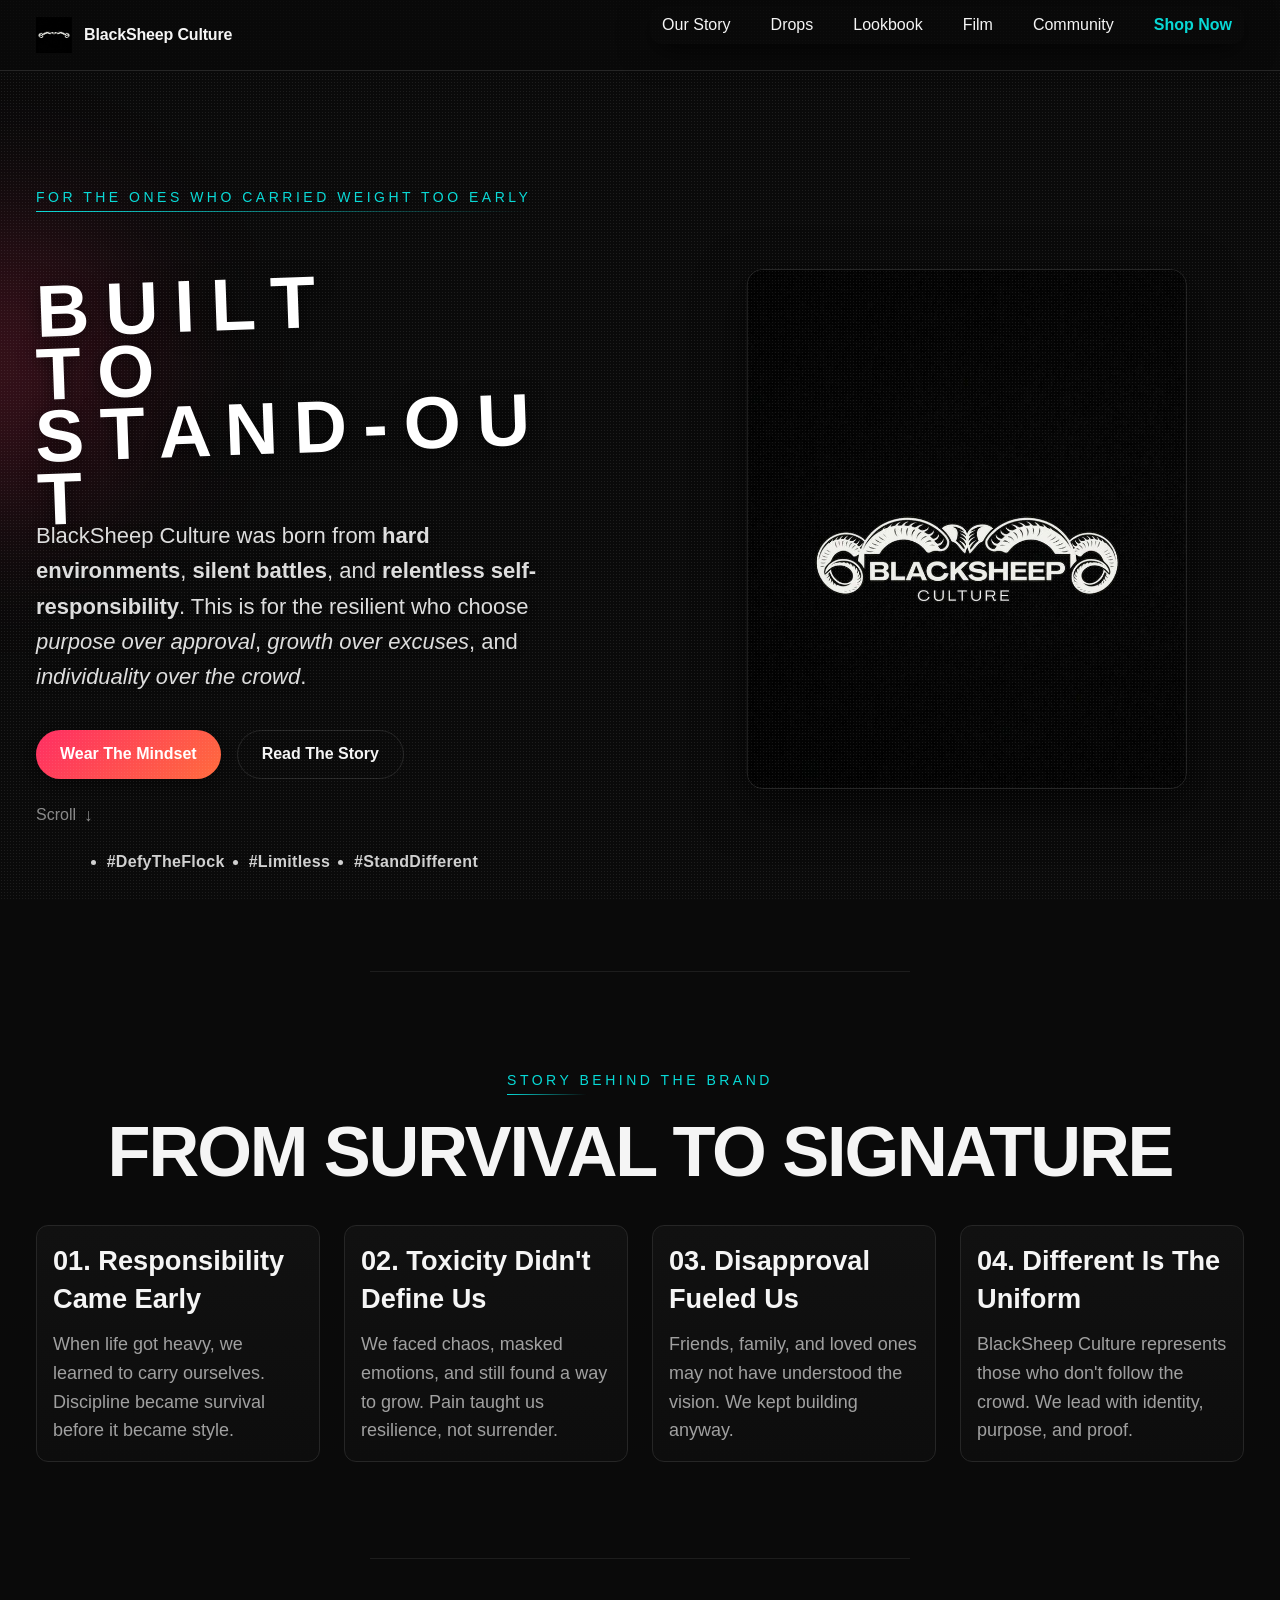
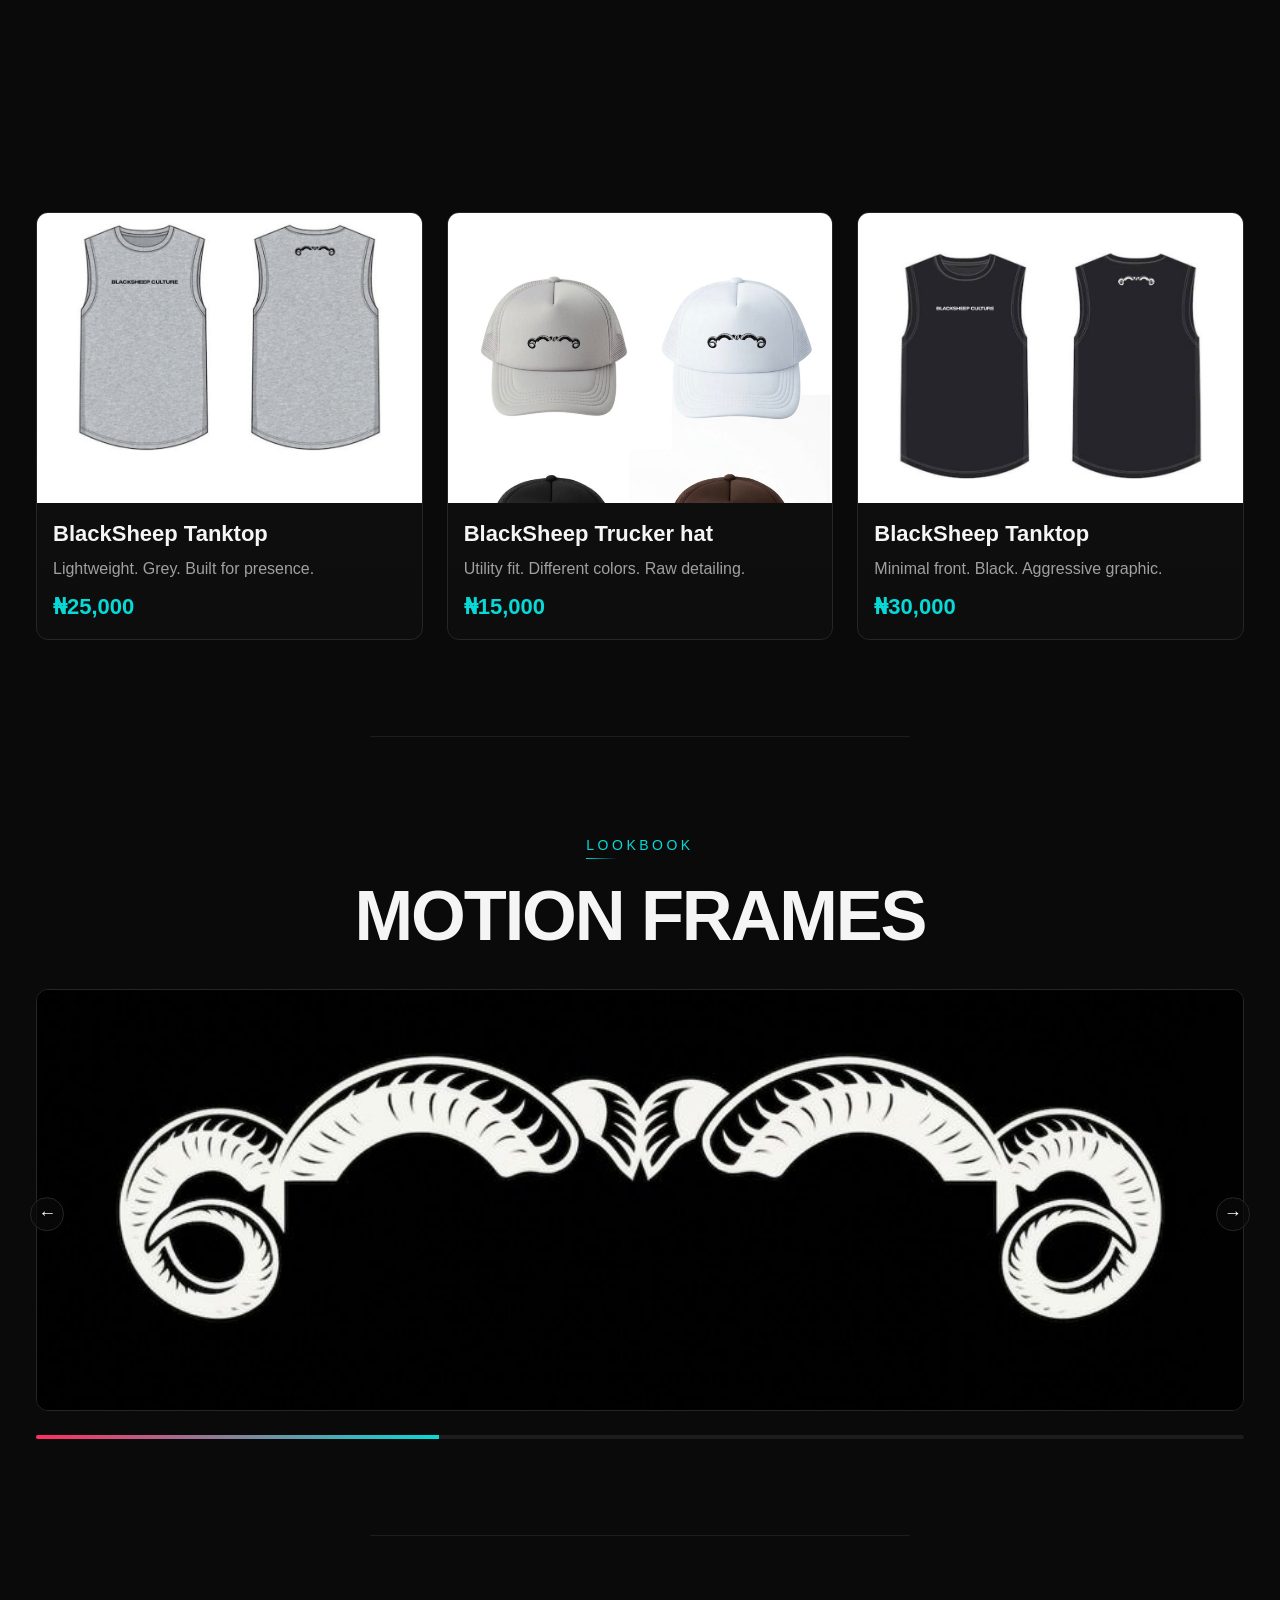
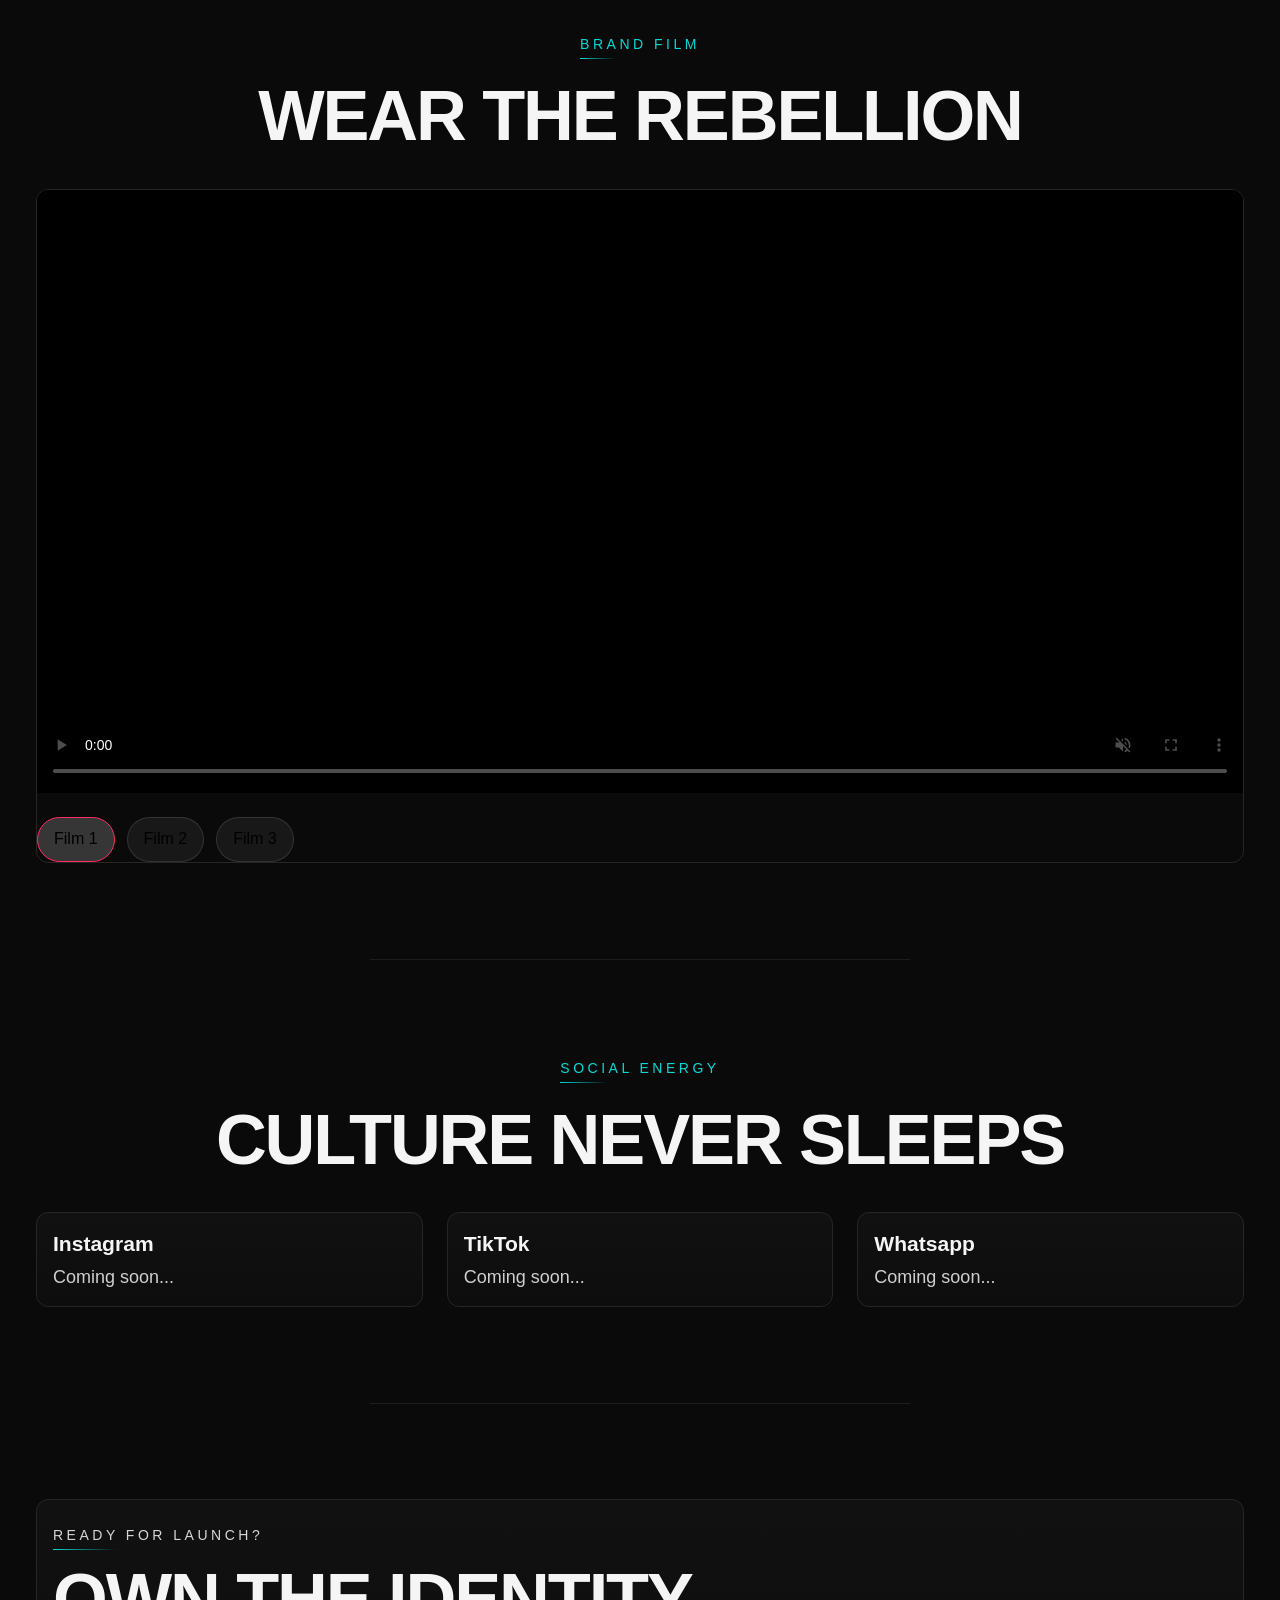
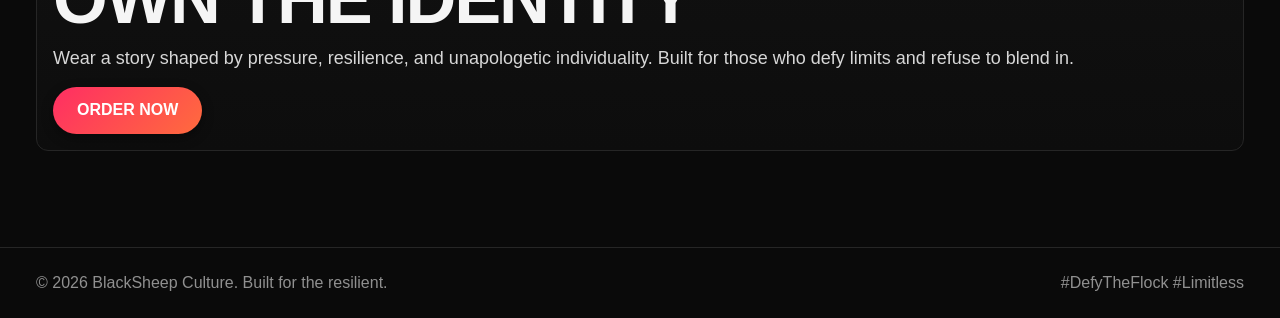
==== index.html @ 1e584d46 "Initial commit: BlackSheep Culture website" ====
<!DOCTYPE html>
<html lang="en">
<head>
  <meta charset="UTF-8" />
  <meta name="viewport" content="width=device-width, initial-scale=1.0" />
  <title>BlackSheep Culture</title>
  <meta name="description" content="BlackSheep Culture — rebellious streetwear for the resilient. Defy the flock. Live limitless." />
  <meta name="keywords" content="streetwear, BlackSheep Culture, resilient fashion, defy the flock, limitless" />
  <meta name="author" content="BlackSheep Culture" />
  <link rel="canonical" href="https://blacksheepculture.com/" />
  <link rel="icon" href="images/logo.png" type="image/png" />

  <meta http-equiv="Content-Security-Policy" content="default-src 'self'; script-src 'self' 'unsafe-inline'; style-src 'self' 'unsafe-inline' https://fonts.googleapis.com; font-src 'self' https://fonts.gstatic.com; img-src 'self' https: data:; connect-src 'self';" />
  <link rel="preconnect" href="https://fonts.googleapis.com" />
  <link rel="preconnect" href="https://fonts.gstatic.com" crossorigin />
  <link href="https://fonts.googleapis.com/css2?family=Anton&family=Inter:wght@400;500;700;800&display=swap" rel="stylesheet" />
  <link rel="stylesheet" href="css/style.css" />
</head>
<body>
  <div class="noise-overlay" aria-hidden="true"></div>
    <header class="site-header">
      <div class="brand">
        <img src="images/logo.png" alt="BlackSheep Culture Logo" class="brand-logo" />
        <span class="brand-name">BlackSheep Culture</span>
      </div>
      <button class="menu-toggle" id="menuToggle" aria-label="Toggle menu" aria-expanded="false" aria-controls="siteNav">☰</button>
      <nav class="site-nav" id="siteNav" aria-label="Main navigation">
        <a href="#story">Our Story</a>
        <a href="#drop">Drops</a>
        <a href="#lookbook">Lookbook</a>
        <a href="#video">Film</a>
        <a href="#social">Community</a>
        <a href="#shop" class="nav-cta">Shop Now</a>
      </nav>
    </header>

  <main>
    <section class="hero" id="hero" data-animate>
      <div class="hero-bg-glow" aria-hidden="true"></div>
      <div class="hero-content">
        <p class="eyebrow">FOR THE ONES WHO CARRIED WEIGHT TOO EARLY</p>
        <h1 class="hero-title">
          <span>B U I L T</span>
          <span>T O</span>
          <span>S T A N D - O U T</span>
        </h1>
        <p class="hero-copy">
          BlackSheep Culture was born from <strong>hard environments</strong>, <strong>silent battles</strong>, and <strong>relentless self-responsibility</strong>. This is for the resilient who choose <em>purpose over approval</em>, <em>growth over excuses</em>, and <em>individuality over the crowd</em>.
        </p>
        <div class="hero-actions">
          <a href="#shop" class="btn btn-primary" data-hover>Wear The Mindset</a>
          <a href="#story" class="btn btn-ghost" data-hover>Read The Story</a>
        </div>
        <div class="scroll-hint" aria-hidden="true">
          <span>Scroll</span>
          <span class="scroll-arrow">↓</span>
        </div>
        <ul class="tagline-wrap">
          <li>#DefyTheFlock</li>
          <li>#Limitless</li>
          <li>#StandDifferent</li>
        </ul>
      </div>
      <div class="hero-visual" style="transform: translateX(5%);">
        <div class="ring ring-1" aria-hidden="true"></div>
        <div class="ring ring-2" aria-hidden="true" style="transform: rotate(15deg);"></div>
        <div class="ring ring-3" aria-hidden="true" style="transform: rotate(-10deg);"></div>
        <img src="images/hero.jpg" alt="Streetwear model in dramatic lighting" loading="eager" data-tilt />
      </div>
    </section>

    <section class="story section" id="story">
      <div class="section-head" data-animate>
        <p class="eyebrow">STORY BEHIND THE BRAND</p>
        <h2>From Survival to Signature</h2>
      </div>
      <div class="story-timeline">
        <article class="story-card reveal" data-animate>
          <h3><span class="step-number">01.</span> Responsibility Came Early</h3>
          <p>When life got heavy, we learned to carry ourselves. Discipline became survival before it became style.</p>
        </article>
        <article class="story-card reveal" data-animate>
          <h3><span class="step-number">02.</span> Toxicity Didn't Define Us</h3>
          <p>We faced chaos, masked emotions, and still found a way to grow. Pain taught us resilience, not surrender.</p>
        </article>
        <article class="story-card reveal" data-animate>
          <h3><span class="step-number">03.</span> Disapproval Fueled Us</h3>
          <p>Friends, family, and loved ones may not have understood the vision. We kept building anyway.</p>
        </article>
        <article class="story-card reveal" data-animate>
          <h3><span class="step-number">04.</span> Different Is The Uniform</h3>
          <p>BlackSheep Culture represents those who don't follow the crowd. We lead with identity, purpose, and proof.</p>
        </article>
      </div>
    </section>

    <section class="drop section" id="drop">
      <div class="section-head" data-animate>
        <p class="eyebrow">PRODUCTS</p>
        <h2>Featured Drop</h2>
      </div>
      <div class="product-grid">
        <article class="product-card reveal" data-animate data-tilt>
          <img src="images/product1.jpg" alt="Oversized hoodie" loading="lazy" />
          <div class="product-info">
            <h3>BlackSheep Tanktop</h3>
            <p>Lightweight. Grey. Built for presence.</p>
            <span>₦25,000</span>
          </div>
        </article>
        <article class="product-card reveal" data-animate data-tilt>
          <img src="images/product2.jpg" alt="Street cargo pants" loading="lazy" />
          <div class="product-info">
            <h3>BlackSheep Trucker hat</h3>
            <p>Utility fit. Different colors. Raw detailing.</p>
            <span>₦15,000</span>
          </div>
        </article>
        <article class="product-card reveal" data-animate data-tilt>
          <img src="images/product3.jpg" alt="Graphic tee with statement print" loading="lazy" />
          <div class="product-info">
            <h3>BlackSheep Tanktop</h3>
            <p>Minimal front. Black. Aggressive graphic.</p>
            <span>₦30,000</span>
          </div>
        </article>
      </div>
    </section>

    <section class="lookbook section" id="lookbook">
      <div class="section-head" data-animate>
        <p class="eyebrow">LOOKBOOK</p>
        <h2>Motion Frames</h2>
      </div>
      <div class="lookbook-slider" data-slider>
        <button class="slider-btn prev" data-prev aria-label="Previous slide">←</button>
        <div class="slides">
          <article class="slide active">
            <img src="images/lookbook1.jpg" alt="Model pose urban rooftop" loading="lazy" />
          </article>
          <article class="slide">
            <img src="images/lookbook2.jpg" alt="Model in alleyway with streetwear" loading="lazy" />
          </article>
          <article class="slide">
            <img src="images/lookbook3.jpg" alt="Street style portrait at night" loading="lazy" />
          </article>
        </div>
        <div class="slider-progress" aria-hidden="true">
          <div class="slider-progress__bar"></div>
        </div>
        <button class="slider-btn next" data-next aria-label="Next slide">→</button>
      </div>
    </section>

    <section class="video section" id="video">
      <div class="section-head" data-animate>
        <p class="eyebrow">BRAND FILM</p>
        <h2>Wear The Rebellion</h2>
      </div>
      <div class="video-wrap reveal" data-animate>
        <div class="video-player">
          <video
            id="brandVideo"
            src="video/brand-film.mp4"
            poster="images/video-poster.jpg"
            controls
            playsinline
            muted
            preload="metadata"
            tabindex="0"
          >
            Your browser does not support the video tag.
          </video>

          <div class="video-playlist" role="tablist">
            <button type="button" class="playlist-item active" data-src="video/brand-film.mp4" data-poster="images/video-poster.jpg" aria-selected="true">Film 1</button>
            <button type="button" class="playlist-item" data-src="video/brand-film-2.mp4" data-poster="images/video-poster-2.jpg" aria-selected="false">Film 2</button>
            <button type="button" class="playlist-item" data-src="video/brand-film-3.mp4" data-poster="images/video-poster-3.jpg" aria-selected="false">Film 3</button>
          </div>
        </div>
      </div>
    </section>

    <section class="social section" id="social">
      <div class="section-head" data-animate>
        <p class="eyebrow">SOCIAL ENERGY</p>
        <h2>Culture Never Sleeps</h2>
      </div>
      <div class="social-grid">
        <a href="#" class="social-card reveal" data-animate>
          <h3>Instagram</h3>
          <p>Coming soon...</p>
        </a>
        <a href="#" class="social-card reveal" data-animate>
          <h3>TikTok</h3>
          <p>Coming soon...</p>
        </a>
        <a href="#" class="social-card reveal" data-animate>
          <h3>Whatsapp</h3>
          <p>Coming soon...</p>
        </a>
      </div>
    </section>

    <section class="shop section" id="shop">
      <div class="shop-panel reveal" data-animate>
        <p class="eyebrow">READY FOR LAUNCH?</p>
        <h2>Own The Identity</h2>
        <p>Wear a story shaped by pressure, resilience, and unapologetic individuality. Built for those who defy limits and refuse to blend in.</p>
        <a href="#social" class="btn btn-primary">ORDER NOW</a>
      </div>
    </section>
  </main>

  <footer class="site-footer">
    <p>© 2026 BlackSheep Culture. Built for the resilient.</p>
    <div>
      <span>#DefyTheFlock</span>
      <span>#Limitless</span>
    </div>
  </footer>

  <a href="#social" class="sticky-cta" id="stickyCta" aria-label="Order now">ORDER NOW</a>
  <button class="scroll-to-top" id="scrollToTop" aria-label="Scroll to top">↑</button>

  <script src="js/script.js"></script>
</body>
</html>
---- css/style.css ----
@layer tokens, reset, base, layout, components, utilities, animations;

@layer tokens {
  :root {
    /* Core Colors */
    --bg: #0a0a0a;
    --bg-soft: #121212;
    --text: #f5f5f5;
    --muted: #a0a0a0;
    --accent: #ff2e63;
    --accent-2: #08d9d6;
    --line: #262626;
    
    /* Surface Elevation */
    --surface-1: #111111;
    --surface-2: #161616;
    --surface-3: #1a1a1a;
    
    /* Refined Spacing Scale with Golden Ratio Influence */
    --space-1: 0.5rem;   /* 8px */
    --space-2: 0.75rem;  /* 12px */
    --space-3: 1rem;     /* 16px */
    --space-4: 1.5rem;   /* 24px */
    --space-5: 2.25rem;  /* 36px */
    --space-6: 3.375rem; /* 54px */
    --space-8: 4rem;     /* 64px */
    --space-10: 5rem;    /* 80px */
    --space-12: 6rem;    /* 96px */
    --space-16: 8rem;    /* 128px */
    
    /* Refined Fluid Typography with Better Line Heights */
    --text-xs: clamp(0.75rem, 0.7rem + 0.25vw, 0.875rem);
    --text-sm: clamp(0.875rem, 0.8rem + 0.35vw, 1rem);
    --text-base: clamp(1rem, 0.9rem + 0.5vw, 1.125rem);
    --text-lg: clamp(1.125rem, 1rem + 0.65vw, 1.375rem);
    --text-xl: clamp(1.25rem, 1.1rem + 0.75vw, 1.75rem);
    --text-2xl: clamp(1.5rem, 1.2rem + 1.5vw, 2.5rem);
    --text-3xl: clamp(2rem, 1.5rem + 2.5vw, 4rem);
    --text-4xl: clamp(2.5rem, 1.8rem + 3.5vw, 6rem);
    
    /* Line Heights for Readability */
    --lh-tight: 1.1;
    --lh-normal: 1.4;
    --lh-relaxed: 1.6;
    --lh-loose: 1.8;
    
    /* Animation Easings */
    --ease-out-expo: cubic-bezier(0.16, 1, 0.3, 1);
    --ease-out-quart: cubic-bezier(0.25, 1, 0.5, 1);
    --ease-in-out-sine: cubic-bezier(0.37, 0, 0.63, 1);
    --ease-spring: cubic-bezier(0.34, 1.56, 0.64, 1);
    
    /* Animation Durations */
    --duration-fast: 150ms;
    --duration-base: 300ms;
    --duration-slow: 500ms;
    --duration-slower: 800ms;
    
    /* Shadows */
    --shadow-sm: 0 1px 2px rgba(0, 0, 0, 0.3);
    --shadow-md: 0 4px 12px rgba(0, 0, 0, 0.4);
    --shadow-lg: 0 8px 30px rgba(0, 0, 0, 0.5);
    --shadow-xl: 0 16px 50px rgba(0, 0, 0, 0.6);
    --shadow-glow: 0 0 40px rgba(255, 46, 99, 0.15);
    
    /* Z-Index Scale */
    --z-base: 0;
    --z-above: 10;
    --z-nav: 100;
    --z-overlay: 200;
    --z-modal: 300;
  }
}

@layer reset {
  *, *::before, *::after {
    box-sizing: border-box;
    margin: 0;
    padding: 0;
  }
  
  html {
    -webkit-text-size-adjust: 100%;
    -webkit-font-smoothing: antialiased;
    -moz-osx-font-smoothing: grayscale;
  }
  
  img, picture, video, canvas, svg {
    display: block;
    max-width: 100%;
  }
  
  input, button, textarea, select {
    font: inherit;
  }
  
  p, h1, h2, h3, h4, h5, h6 {
    overflow-wrap: break-word;
  }
  
  #root, #__next {
    isolation: isolate;
  }
}

@layer base {
  html {
    scroll-behavior: smooth;
  }
  
  body {
    background: var(--bg);
    color: var(--text);
    font-family: "Inter", sans-serif;
    font-size: var(--text-base);
    line-height: var(--lh-normal);
    overflow-x: hidden;
    opacity: 0;
    animation: fadeIn var(--duration-slower) var(--ease-out-expo) forwards;
  }
  
  /* Reduced motion support */
  @media (prefers-reduced-motion: reduce) {
    html {
      scroll-behavior: auto;
    }
    
    *, *::before, *::after {
      animation-duration: 0.01ms !important;
      animation-iteration-count: 1 !important;
      transition-duration: 0.01ms !important;
    }
  }
  
  /* Focus styles */
  :focus-visible {
    outline: 2px solid var(--accent-2);
    outline-offset: 4px;
    box-shadow: 0 0 8px rgba(8, 217, 214, 0.3);
  }
  
  /* Selection */
  ::selection {
    background: var(--accent);
    color: #000;
  }
}

.noise-overlay {
  position: fixed;
  inset: 0;
  pointer-events: none;
  opacity: 0.08;
  background-image: radial-gradient(#ffffff 0.5px, transparent 0.5px);
  background-size: 3px 3px;
  z-index: 2;
}

@layer components {
  /* Header & Navigation */
  .site-header {
    position: sticky;
    top: 0;
    z-index: var(--z-nav);
    backdrop-filter: blur(12px);
    background: rgba(10, 10, 10, 0.75);
    border-bottom: 1px solid var(--line);
    display: flex;
    justify-content: space-between;
    align-items: center;
    padding: var(--space-2) var(--space-3);
    transition: transform var(--duration-base) var(--ease-out-expo);
  }
  
  .site-header.hidden {
    transform: translateY(-100%);
  }

  .brand {
    display: flex;
    align-items: center;
    gap: var(--space-2);
    font-weight: 800;
    transition: transform var(--duration-fast) var(--ease-out-expo);
  }
  
  .brand:hover {
    transform: scale(1.02);
  }

  .brand-logo {
    width: 2.25rem;
    height: 2.25rem;
    transition: transform var(--duration-base) var(--ease-out-expo);
  }
  
  .brand:hover .brand-logo {
    transform: scale(1.05);
  }

  .brand-name {
    font-size: var(--text-sm);
    letter-spacing: -0.01em;
  }

  .menu-toggle {
    background: transparent;
    border: 1px solid var(--line);
    color: var(--text);
    padding: var(--space-1) var(--space-2);
    border-radius: 8px;
    cursor: pointer;
    transition: all var(--duration-fast) var(--ease-out-expo);
  }
  
  .menu-toggle:hover {
    border-color: var(--accent);
    background: rgba(255, 46, 99, 0.1);
  }

  .site-nav {
    position: absolute;
    top: 64px;
    right: var(--space-3);
    background: var(--surface-2);
    border: 1px solid var(--line);
    border-radius: 12px;
    display: none;
    flex-direction: column;
    min-width: 200px;
    box-shadow: var(--shadow-lg);
    opacity: 1;
    transform: translateY(-10px);
    transition: opacity var(--duration-base) var(--ease-out-expo),
                transform var(--duration-base) var(--ease-out-expo);
  }
  
  .site-nav.show {
    display: flex;
    opacity: 1;
    transform: translateY(0);
  }

  .site-nav a {
    color: var(--text);
    text-decoration: none;
    padding: var(--space-2) var(--space-3);
    border-bottom: 1px solid var(--line);
    font-size: var(--text-sm);
    position: relative;
    overflow: hidden;
    transition: background var(--duration-fast) var(--ease-out-expo), color var(--duration-fast) var(--ease-out-expo);
  }
  
  .site-nav a::before {
    content: '';
    position: absolute;
    left: 50%;
    bottom: 0;
    height: 2px;
    width: 0;
    background: var(--accent-2);
    transform: translateX(-50%);
    transition: width var(--duration-fast) var(--ease-out-expo);
  }
  
  .site-nav a:hover::before,
  .site-nav a.active::before {
    width: 80%;
  }
  
  .site-nav a:focus-visible {
    outline: 2px solid var(--accent);
    outline-offset: -2px;
  }
  
  .site-nav a:hover {
    background: rgba(255, 255, 255, 0.03);
    color: var(--accent-2);
  }

  .site-nav a:last-child {
    border-bottom: 0;
  }

  .nav-cta {
    color: var(--accent-2) !important;
    font-weight: 700;
  }

  /* Hero Section */
  .hero {
    min-height: 100vh;
    display: grid;
    grid-template-columns: 1fr;
    gap: var(--space-8);
    align-items: center;
    padding: var(--space-8) var(--space-4);
    position: relative;
    contain: layout style paint;
  }

  .hero-bg-glow {
    position: absolute;
    width: 500px;
    height: 500px;
    border-radius: 50%;
    background: radial-gradient(circle, rgba(255,46,99,0.25), transparent 60%);
    filter: blur(60px);
    top: 5%;
    left: -20%;
    z-index: 0;
    animation: pulse-glow 8s var(--ease-in-out-sine) infinite;
  }

  .hero-content, .hero-visual {
    position: relative;
    z-index: var(--z-above);
  }
  
  .hero-content {
    max-width: 600px;
    position: relative;
    z-index: 20;
  }

  .eyebrow {
    letter-spacing: 0.25em;
    text-transform: uppercase;
    font-size: var(--text-xs);
    color: var(--accent-2);
    margin-bottom: var(--space-4);
    font-weight: 500;
    display: inline-block;
    position: relative;
  }
  
  .eyebrow::after {
    content: '';
    position: absolute;
    bottom: -4px;
    left: 0;
    width: 100%;
    height: 1px;
    background: linear-gradient(90deg, var(--accent-2), transparent);
    transform: scaleX(0.3);
    transform-origin: left;
    transition: transform var(--duration-slow) var(--ease-out-expo);
  }
  
  [data-animate].animated .eyebrow::after {
    transform: scaleX(1);
  }

  h1, h2 {
    font-family: "Anton", sans-serif;
    letter-spacing: -0.03em;
    text-transform: uppercase;
    line-height: 0.85;
    color: var(--text);
  }

  .hero h1,
  .hero-title {
    font-size: var(--text-4xl);
    margin-bottom: var(--space-5);
    color: #ffffff !important;
    -webkit-text-fill-color: #ffffff !important;
    opacity: 1 !important;
    visibility: visible !important;
    text-shadow: 0 2px 14px rgba(0, 0, 0, 0.45);
  }
  
  .hero h1 span {
    display: block;
    color: #ffffff !important;
    -webkit-text-fill-color: #ffffff !important;
    opacity: 1;
    transform: translateY(40px) rotate(-2deg);
    text-shadow: 0 3px 18px rgba(0, 0, 0, 0.65);
    transition: opacity var(--duration-slower) var(--ease-out-expo),
                transform var(--duration-slower) var(--ease-out-expo);
  }
  
  .hero h1 span:nth-child(1) { transition-delay: 0.1s; }
  .hero h1 span:nth-child(2) { transition-delay: 0.3s; }
  .hero h1 span:nth-child(3) { transition-delay: 0.5s; }
  
  [data-animate].animated .hero h1 span {
    opacity: 1 !important;
    transform: translateY(0) rotate(0);
  }

  .hero-copy {
    color: #dddddd;
    max-width: 52ch;
    margin-bottom: var(--space-5);
    font-size: var(--text-lg);
    line-height: var(--lh-relaxed);
    text-shadow: 0 1px 10px rgba(0, 0, 0, 0.35);
    opacity: 0;
    transform: translateY(20px);
    transition: opacity var(--duration-slow) var(--ease-out-expo) 0.4s,
                transform var(--duration-slow) var(--ease-out-expo) 0.4s;
  }
  
  [data-animate].animated .hero-copy {
    opacity: 1;
    transform: translateY(0);
  }

  .hero-actions {
    display: flex;
    gap: var(--space-3);
    flex-wrap: wrap;
    opacity: 0;
    transform: translateY(20px);
    transition: opacity var(--duration-slow) var(--ease-out-expo) 0.5s,
                transform var(--duration-slow) var(--ease-out-expo) 0.5s;
  }
  
  [data-animate].animated .hero-actions {
    opacity: 1;
    transform: translateY(0);
  }

  .btn {
    text-decoration: none;
    border-radius: 999px;
    padding: var(--space-2) var(--space-4);
    font-weight: 700;
    font-size: var(--text-sm);
    position: relative;
    overflow: hidden;
    display: inline-flex;
    align-items: center;
    gap: var(--space-1);
    transition: all var(--duration-base) var(--ease-out-expo);
    cursor: pointer;
    border: none;
  }
  
  .btn::before {
    content: '';
    position: absolute;
    inset: 0;
    background: linear-gradient(90deg, transparent, rgba(255,255,255,0.2), transparent);
    transform: translateX(-100%);
    transition: transform var(--duration-slow) var(--ease-out-expo);
  }
  
  .btn:hover::before {
    transform: translateX(100%);
  }

  .btn:focus-visible {
    outline: 2px solid var(--accent);
    outline-offset: 2px;
  }

  .btn[data-hover]:hover {
    transform: scale(1.05) translateY(-2px);
  }

  .btn-primary {
    background: linear-gradient(135deg, var(--accent), #ff6b3d);
    color: #fff;
    box-shadow: var(--shadow-md);
  }
  
  .btn-primary:hover {
    transform: translateY(-2px);
    box-shadow: var(--shadow-glow), var(--shadow-lg);
  }

  .btn-ghost {
    border: 1px solid var(--line);
    color: var(--text);
    background: transparent;
  }
  
  .btn-ghost:hover {
    border-color: var(--accent-2);
    background: rgba(8, 217, 214, 0.05);
    transform: translateY(-2px);
  }

  .tagline-wrap {
  margin-top: var(--space-4);
  display: flex;
  justify-content: center;
  gap: var(--space-4);
  color: #d0d0d0;
  font-size: var(--text-sm);
  font-weight: 600;
  letter-spacing: 0.02em;
  opacity: 0;
  transition: opacity var(--duration-slow) var(--ease-out-expo) 0.6s;
}

[data-animate].animated .tagline-wrap {
  opacity: 1;
}

.tagline-wrap span {
  position: relative;
  padding-left: var(--space-3);
}

.tagline-wrap span::before {
  content: '#';
  position: absolute;
  left: 0;
  color: var(--accent);
  font-weight: 700;
}

.scroll-hint {
  display: inline-flex;
  align-items: center;
  gap: 0.5rem;
  margin: var(--space-4) auto 0;
  font-size: var(--text-sm);
  color: rgba(255,255,255,0.65);
  opacity: 0.8;
  animation: float 2.5s ease-in-out infinite;
}

.scroll-hint .scroll-arrow {
  display: inline-flex;
  font-size: 1.1rem;
  transform-origin: center;
  animation: bounce 1.4s infinite;
}

@keyframes bounce {
  0%, 100% { transform: translateY(0); }
  50% { transform: translateY(6px); }
}

  .hero-visual {
    display: grid;
    place-items: center;
    position: relative;
  }

  .hero-visual img {
    width: min(100%, 440px);
    height: 520px;
    object-fit: cover;
    border-radius: 16px;
    border: 1px solid var(--line);
    box-shadow: var(--shadow-xl);
    transition: transform var(--duration-slow) var(--ease-out-expo),
                box-shadow var(--duration-slow) var(--ease-out-expo);
    opacity: 0;
    transform: scale(0.95) translateY(30px);
  }
  
  [data-animate].animated .hero-visual img {
    opacity: 1;
    transform: scale(1) translateY(0);
    transition-delay: 0.3s;
  }
  
  .hero-visual:hover img {
    transform: scale(1.02);
    box-shadow: var(--shadow-glow), var(--shadow-xl);
  }

  .hero-visual [data-tilt] {
    transition: transform var(--duration-base) var(--ease-spring);
  }

  .ring {
    position: absolute;
    border: 1px dashed rgba(255,255,255,0.15);
    border-radius: 50%;
    animation: spin 20s linear infinite;
    pointer-events: none;
    transition: transform var(--duration-slow) var(--ease-out-expo);
  }

  .ring-1 { width: 280px; height: 280px; }
  .ring-2 { width: 360px; height: 360px; animation-direction: reverse; animation-duration: 25s; }
  .ring-3 { width: 440px; height: 440px; opacity: 0.4; animation-duration: 30s; }
}

  /* Hero Section */
  .hero {
    min-height: 100vh;
    display: grid;
    grid-template-columns: 1fr;
    gap: var(--space-8);
    align-items: center;
    padding: var(--space-8) var(--space-4);
    position: relative;
    contain: layout style paint;
  }

  .hero-bg-glow {
    position: absolute;
    width: 500px;
    height: 500px;
    border-radius: 50%;
    background: radial-gradient(circle, rgba(255,46,99,0.25), transparent 60%);
    filter: blur(60px);
    top: 5%;
    left: -20%;
    z-index: 0;
    animation: pulse-glow 8s var(--ease-in-out-sine) infinite;
  }

  .hero-content, .hero-visual {
    position: relative;
    z-index: var(--z-above);
  }
  
  .hero-content {
    max-width: 600px;
    position: relative;
    z-index: 20;
  }

  .eyebrow {
    letter-spacing: 0.25em;
    text-transform: uppercase;
    font-size: var(--text-xs);
    color: var(--accent-2);
    margin-bottom: var(--space-4);
    font-weight: 500;
    display: inline-block;
    position: relative;
  }
  
  .eyebrow::after {
    content: '';
    position: absolute;
    bottom: -4px;
    left: 0;
    width: 100%;
    height: 1px;
    background: linear-gradient(90deg, var(--accent-2), transparent);
    transform: scaleX(0.3);
    transform-origin: left;
    transition: transform var(--duration-slow) var(--ease-out-expo);
  }
  
  [data-animate].animated .eyebrow::after {
    transform: scaleX(1);
  }

  h1, h2 {
    font-family: "Anton", sans-serif;
    letter-spacing: -0.03em;
    text-transform: uppercase;
    line-height: 0.85;
    color: var(--text);
  }

  .hero h1,
  .hero-title {
    font-size: var(--text-4xl);
    margin-bottom: var(--space-5);
    color: #ffffff !important;
    -webkit-text-fill-color: #ffffff !important;
    opacity: 1 !important;
    visibility: visible !important;
    text-shadow: 0 2px 14px rgba(0, 0, 0, 0.45);
  }
  
  .hero h1 span {
    display: block;
    color: #ffffff !important;
    -webkit-text-fill-color: #ffffff !important;
    opacity: 1;
    transform: translateY(40px) rotate(-2deg);
    text-shadow: 0 3px 18px rgba(0, 0, 0, 0.65);
    transition: opacity var(--duration-slower) var(--ease-out-expo),
                transform var(--duration-slower) var(--ease-out-expo);
  }
  
  .hero h1 span:nth-child(1) { transition-delay: 0.1s; }
  .hero h1 span:nth-child(2) { transition-delay: 0.3s; }
  .hero h1 span:nth-child(3) { transition-delay: 0.5s; }
  
  [data-animate].animated .hero h1 span {
    opacity: 1 !important;
    transform: translateY(0) rotate(0);
  }

  .hero-copy {
    color: #dddddd;
    max-width: 52ch;
    margin-bottom: var(--space-5);
    font-size: var(--text-lg);
    line-height: var(--lh-relaxed);
    text-shadow: 0 1px 10px rgba(0, 0, 0, 0.35);
    opacity: 0;
    transform: translateY(20px);
    transition: opacity var(--duration-slow) var(--ease-out-expo) 0.4s,
                transform var(--duration-slow) var(--ease-out-expo) 0.4s;
  }
  
  [data-animate].animated .hero-copy {
    opacity: 1;
    transform: translateY(0);
  }

  .hero-actions {
    display: flex;
    gap: var(--space-3);
    flex-wrap: wrap;
    opacity: 0;
    transform: translateY(20px);
    transition: opacity var(--duration-slow) var(--ease-out-expo) 0.5s,
                transform var(--duration-slow) var(--ease-out-expo) 0.5s;
  }
  
  [data-animate].animated .hero-actions {
    opacity: 1;
    transform: translateY(0);
  }

  .btn {
    text-decoration: none;
    border-radius: 999px;
    padding: var(--space-2) var(--space-4);
    font-weight: 700;
    font-size: var(--text-sm);
    position: relative;
    overflow: hidden;
    display: inline-flex;
    align-items: center;
    gap: var(--space-1);
    transition: all var(--duration-base) var(--ease-out-expo);
    cursor: pointer;
    border: none;
  }
  
  .btn::before {
    content: '';
    position: absolute;
    inset: 0;
    background: linear-gradient(90deg, transparent, rgba(255,255,255,0.2), transparent);
    transform: translateX(-100%);
    transition: transform var(--duration-slow) var(--ease-out-expo);
  }
  
  .btn:hover::before {
    transform: translateX(100%);
  }

  .btn:focus-visible {
    outline: 2px solid var(--accent);
    outline-offset: 2px;
  }

  .btn[data-hover]:hover {
    transform: scale(1.05) translateY(-2px);
  }

  .btn-primary {
    background: linear-gradient(135deg, var(--accent), #ff6b3d);
    color: #fff;
    box-shadow: var(--shadow-md);
  }
  
  .btn-primary:hover {
    transform: translateY(-2px);
    box-shadow: var(--shadow-glow), var(--shadow-lg);
  }

  .btn-ghost {
    border: 1px solid var(--line);
    color: var(--text);
    background: transparent;
  }
  
  .btn-ghost:hover {
    border-color: var(--accent-2);
    background: rgba(8, 217, 214, 0.05);
    transform: translateY(-2px);
  }

  .tagline-wrap {
  margin-top: var(--space-4);
  display: flex;
  justify-content: center;
  gap: var(--space-4);
  color: #d0d0d0;
  font-size: var(--text-sm);
  font-weight: 600;
  letter-spacing: 0.02em;
  opacity: 0;
  transition: opacity var(--duration-slow) var(--ease-out-expo) 0.6s;
}

[data-animate].animated .tagline-wrap {
  opacity: 1;
}

.tagline-wrap span {
  position: relative;
  padding-left: var(--space-3);
}

.tagline-wrap span::before {
  content: '#';
  position: absolute;
  left: 0;
  color: var(--accent);
  font-weight: 700;
}

.scroll-hint {
  display: inline-flex;
  align-items: center;
  gap: 0.5rem;
  margin: var(--space-4) auto 0;
  font-size: var(--text-sm);
  color: rgba(255,255,255,0.65);
  opacity: 0.8;
  animation: float 2.5s ease-in-out infinite;
}

.scroll-hint .scroll-arrow {
  display: inline-flex;
  font-size: 1.1rem;
  transform-origin: center;
  animation: bounce 1.4s infinite;
}

@keyframes bounce {
  0%, 100% { transform: translateY(0); }
  50% { transform: translateY(6px); }
}

  .hero-visual {
    display: grid;
    place-items: center;
    position: relative;
  }

  .hero-visual img {
    width: min(100%, 440px);
    height: 520px;
    object-fit: cover;
    border-radius: 16px;
    border: 1px solid var(--line);
    box-shadow: var(--shadow-xl);
    transition: transform var(--duration-slow) var(--ease-out-expo),
                box-shadow var(--duration-slow) var(--ease-out-expo);
    opacity: 0;
    transform: scale(0.95) translateY(30px);
  }
  
  [data-animate].animated .hero-visual img {
    opacity: 1;
    transform: scale(1) translateY(0);
    transition-delay: 0.3s;
  }
  
  .hero-visual:hover img {
    transform: scale(1.02);
    box-shadow: var(--shadow-glow), var(--shadow-xl);
  }

  .hero-visual [data-tilt] {
    transition: transform var(--duration-base) var(--ease-spring);
  }

  .ring {
    position: absolute;
    border: 1px dashed rgba(255,255,255,0.15);
    border-radius: 50%;
    animation: spin 20s linear infinite;
    pointer-events: none;
    transition: transform var(--duration-slow) var(--ease-out-expo);
  }

  .ring-1 { width: 280px; height: 280px; }
  .ring-2 { width: 360px; height: 360px; animation-direction: reverse; animation-duration: 25s; }
  .ring-3 { width: 440px; height: 440px; opacity: 0.4; animation-duration: 30s; }

.section {
  position: relative;
  padding: var(--space-10) var(--space-3);
}

.section:not(:first-of-type)::before {
  content: '';
  position: absolute;
  top: 0;
  left: 50%;
  transform: translateX(-50%);
  width: min(540px, 90%);
  height: 1px;
  background: rgba(255, 255, 255, 0.08);
}

.section-head {
  margin-bottom: var(--space-5);
  text-align: center;
}

.section h2 {
  font-size: clamp(2.25rem, 8vw, 4.4rem);
  line-height: 1.05;
  letter-spacing: -0.03em;
}

.story-timeline {
  display: grid;
  gap: var(--space-3);
}

.story-card,
.product-card,
.social-card,
.shop-panel {
  background: linear-gradient(180deg, #111, #0d0d0d);
  border: 1px solid var(--line);
  border-radius: 12px;
  padding: var(--space-3);
  transition: transform var(--duration-base) var(--ease-out-expo), box-shadow var(--duration-base) var(--ease-out-expo);
}

.story-card:hover {
  transform: translateY(-4px);
  box-shadow: var(--shadow-md);
}

  .story-card h3 {
    margin-bottom: var(--space-2);
    font-size: var(--text-xl);
    font-weight: 700;
    color: var(--text);
  }

.story-card p {
  color: var(--muted);
  font-size: var(--text-base);
  line-height: var(--lh-relaxed);
}

.product-grid {
  display: grid;
  gap: var(--space-3);
}

.product-card {
  overflow: hidden;
  padding: 0;
  transform: perspective(800px) rotateX(0deg) rotateY(0deg);
  transition: transform var(--duration-base) var(--ease-spring), border-color var(--duration-base) var(--ease-out-expo), box-shadow var(--duration-base) var(--ease-out-expo);
}

.product-card:hover {
  transform: perspective(800px) rotateX(3deg) rotateY(-3deg) translateY(-5px);
  border-color: var(--accent);
  box-shadow: var(--shadow-glow), var(--shadow-lg);
}

.product-card img {
  width: 100%;
  height: 290px;
  object-fit: cover;
  transition: transform var(--duration-slow) var(--ease-out-expo);
}

.product-card:hover img {
  transform: scale(1.05);
}

.product-info {
  padding: var(--space-3);
}

  .product-info h3 {
    margin-bottom: var(--space-1);
    font-size: var(--text-lg);
    font-weight: 700;
    color: var(--text);
  }

.product-info p {
  color: var(--muted);
  margin-bottom: var(--space-2);
  font-size: var(--text-sm);
}

.product-info span {
  color: var(--accent-2);
  font-weight: 700;
  font-size: var(--text-lg);
}

.lookbook-slider {
  position: relative;
}

.slides {
  overflow: hidden;
  border-radius: 12px;
  border: 1px solid var(--line);
}

.slide {
  display: none;
  position: relative;
}

.slide.active {
  display: block;
}

.slide img {
  width: 100%;
  height: 420px;
  object-fit: cover;
  display: block;
}

.slide-caption {
  position: absolute;
  left: 0.8rem;
  bottom: 0.8rem;
  background: rgba(0,0,0,0.5);
  backdrop-filter: blur(5px);
  border: 1px solid rgba(255,255,255,0.12);
  padding: 0.45rem 0.6rem;
  border-radius: 8px;
  font-size: 0.85rem;
}

.slider-btn {
  position: absolute;
  top: 50%;
  transform: translateY(-50%);
  background: rgba(10,10,10,0.7);
  border: 1px solid var(--line);
  color: #fff;
  border-radius: 50%;
  width: 2.1rem;
  height: 2.1rem;
  cursor: pointer;
  z-index: 3;
}

.slider-btn.prev { left: -0.35rem; }
.slider-btn.next { right: -0.35rem; }

.slider-progress {
  position: relative;
  height: 4px;
  background: rgba(255, 255, 255, 0.08);
  border-radius: 999px;
  overflow: hidden;
  margin-top: var(--space-4);
}

.slider-progress__bar {
  height: 100%;
  width: 0;
  background: linear-gradient(90deg, var(--accent), var(--accent-2));
  transition: width var(--duration-base) var(--ease-out-expo);
}

.video-wrap {
  border: 1px solid var(--line);
  border-radius: 12px;
  overflow: hidden;
}

.video-wrap video {
    width: 100%;
    min-height: 280px;
    border: none;
    display: block;
    background: #000;
  }

  .video-playlist {
    display: flex;
    gap: var(--space-2);
    margin-top: var(--space-4);
    flex-wrap: wrap;
  }

  .playlist-item {
    background: rgba(255,255,255,0.06);
    border: 1px solid rgba(255,255,255,0.12);
    border-radius: 999px;
    padding: 0.65rem 1rem;
    font-size: var(--text-sm);
    cursor: pointer;
    transition: background var(--duration-base), border-color var(--duration-base), transform var(--duration-base);
  }

  .playlist-item:hover {
    background: rgba(255,255,255,0.12);
    transform: translateY(-1px);
  }

  .playlist-item.active {
    background: rgba(255,255,255,0.18);
    border-color: var(--accent);
}

.social-grid {
  display: grid;
  gap: 0.8rem;
}

.social-card {
  text-decoration: none;
  color: var(--text);
  transition: transform 0.25s ease, border-color 0.25s ease;
}

.social-card:hover {
  transform: translateY(-3px);
  border-color: #3d3d3d;
}

  .social-card h3 {
    margin-bottom: 0.35rem;
    color: var(--text);
  }

.social-card p {
  color: #cfcfcf;
}

.shop-panel p {
  color: #d7d7d7;
  margin: 0.65rem 0 1rem;
}

.site-footer {
  border-top: 1px solid var(--line);
  padding: 1.2rem 1rem 2rem;
  font-size: 0.85rem;
  color: #909090;
  display: flex;
  flex-direction: column;
  gap: 0.6rem;
}

  .reveal,
  .section-head {
    opacity: 0;
    transform: translateY(30px);
    transition: opacity var(--duration-slow) var(--ease-out-quart), transform var(--duration-slow) var(--ease-out-quart);
  }

  .reveal.visible,
  .section-head.visible {
    opacity: 1;
    transform: translateY(0);
  }

  @media (prefers-reduced-motion: reduce) {
    .reveal {
      transition: none;
    }
  }

@layer animations {
  @keyframes spin {
    to { transform: rotate(360deg); }
  }
  
  @keyframes fade-in-up {
    from {
      opacity: 0;
      transform: translateY(30px);
    }
    to {
      opacity: 1;
      transform: translateY(0);
    }
  }
  
  @keyframes fade-in-scale {
    from {
      opacity: 0;
      transform: scale(0.95);
    }
    to {
      opacity: 1;
      transform: scale(1);
    }
  }
  
  @keyframes slide-in-left {
    from {
      opacity: 0;
      transform: translateX(-40px);
    }
    to {
      opacity: 1;
      transform: translateX(0);
    }
  }
  
  @keyframes slide-in-right {
    from {
      opacity: 0;
      transform: translateX(40px);
    }
    to {
      opacity: 1;
      transform: translateX(0);
    }
  }
  
  @keyframes pulse-glow {
    0%, 100% {
      box-shadow: 0 0 20px rgba(255, 46, 99, 0.3);
    }
    50% {
      box-shadow: 0 0 40px rgba(255, 46, 99, 0.5);
    }
  }
  
  @keyframes float {
    0%, 100% {
      transform: translateY(0);
    }
    50% {
      transform: translateY(-10px);
    }
  }
  
  @keyframes fadeIn {
    to {
      opacity: 1;
    }
  }
  
  /* Stagger animation delays */
  .stagger-1 { animation-delay: 0.1s; }
  .stagger-2 { animation-delay: 0.2s; }
  .stagger-3 { animation-delay: 0.3s; }
  .stagger-4 { animation-delay: 0.4s; }
  .stagger-5 { animation-delay: 0.5s; }
  
  /* Animation utilities */
  .animate-fade-in-up {
    animation: fade-in-up var(--duration-slow) var(--ease-out-expo) forwards;
  }
  
  .animate-fade-in-scale {
    animation: fade-in-scale var(--duration-slow) var(--ease-out-expo) forwards;
  }
  
  .animate-slide-left {
    animation: slide-in-left var(--duration-slow) var(--ease-out-expo) forwards;
  }
  
  .animate-slide-right {
    animation: slide-in-right var(--duration-slow) var(--ease-out-expo) forwards;
  }
  
  /* Initial state for animated elements */
  [data-animate] {
    opacity: 0;
  }
  
  [data-animate].animated {
    opacity: 1;
  }

  /* Additional animations */
  @keyframes tilt {
    0% { transform: rotateY(0deg) rotateX(0deg); }
    100% { transform: rotateY(5deg) rotateX(5deg); }
  }

  [data-tilt]:hover {
    animation: tilt var(--duration-base) var(--ease-spring) forwards;
  }
}

@media (min-width: 768px) {
  .site-header {
    padding: var(--space-3) var(--space-5);
  }

  .menu-toggle {
    display: none;
  }

  .site-nav {
    position: static;
    display: flex;
    flex-direction: row;
    border: 0;
    background: transparent;
    min-width: auto;
    gap: var(--space-3);
  }

  .site-nav a {
    border: 0;
    border-radius: 8px;
    padding: var(--space-1) var(--space-2);
  }

  .site-nav a:hover {
    background: rgba(255,255,255,0.06);
  }

  .hero {
    grid-template-columns: 1fr 1fr;
    padding: var(--space-12) var(--space-5) var(--space-10);
    gap: var(--space-10);
  }

  .section {
    padding: var(--space-12) var(--space-5);
  }

  .story-timeline {
    grid-template-columns: repeat(2, 1fr);
    gap: var(--space-4);
  }

  .product-grid {
    grid-template-columns: repeat(3, 1fr);
    gap: var(--space-4);
  }

  .social-grid {
    grid-template-columns: repeat(3, 1fr);
    gap: var(--space-4);
  }

  .site-footer {
    padding: var(--space-4) var(--space-5);
    flex-direction: row;
    justify-content: space-between;
    align-items: center;
    font-size: var(--text-sm);
  }
}

@media (min-width: 1024px) {
  .hero {
    grid-template-columns: 1fr 1.2fr;
  }

  .hero-content {
    max-width: 700px;
  }

  .story-timeline {
    grid-template-columns: repeat(4, 1fr);
  }
}

/* Mobile Responsiveness */
@media (max-width: 767px) {
  .hero {
    padding: var(--space-6) var(--space-3);
    gap: var(--space-6);
  }

  .hero-content {
    text-align: center;
  }

  .hero-actions {
    flex-direction: column;
    gap: var(--space-3);
  }

  .hero-actions a {
    width: 100%;
    text-align: center;
  }

  .story-timeline {
    grid-template-columns: 1fr;
    gap: var(--space-4);
  }

  .product-grid {
    grid-template-columns: 1fr;
  }

  .site-header {
    padding: var(--space-2) var(--space-3);
  }
}

/* Scroll to Top Button */
.sticky-cta {
  position: fixed;
  bottom: calc(var(--space-4) + 60px);
  right: var(--space-4);
  background: var(--accent);
  color: var(--bg);
  border-radius: 999px;
  padding: 0.8rem 1.2rem;
  font-weight: 700;
  text-transform: uppercase;
  letter-spacing: 0.06em;
  text-decoration: none;
  box-shadow: var(--shadow-md);
  opacity: 0;
  visibility: hidden;
  transform: translateY(10px);
  transition: opacity var(--duration-base), visibility var(--duration-base), transform var(--duration-base);
  z-index: var(--z-nav);
}

.sticky-cta.visible {
  opacity: 1;
  visibility: visible;
  transform: translateY(0);
}

.sticky-cta:hover {
  background: var(--accent-2);
}

.scroll-to-top {
  position: fixed;
  bottom: var(--space-4);
  right: var(--space-4);
  width: 50px;
  height: 50px;
  background: var(--accent);
  color: var(--bg);
  border: none;
  border-radius: 50%;
  cursor: pointer;
  opacity: 0;
  visibility: hidden;
  transition: opacity var(--duration-base), visibility var(--duration-base);
  z-index: var(--z-nav);
  display: flex;
  align-items: center;
  justify-content: center;
  font-size: var(--text-lg);
  box-shadow: var(--shadow-md);
}

.scroll-to-top.visible {
  opacity: 1;
  visibility: visible;
}

.scroll-to-top:focus-visible {
  outline: 2px solid var(--accent-2);
  outline-offset: 2px;
}

.scroll-to-top:hover {
  background: var(--accent-2);
  transform: scale(1.1);
}
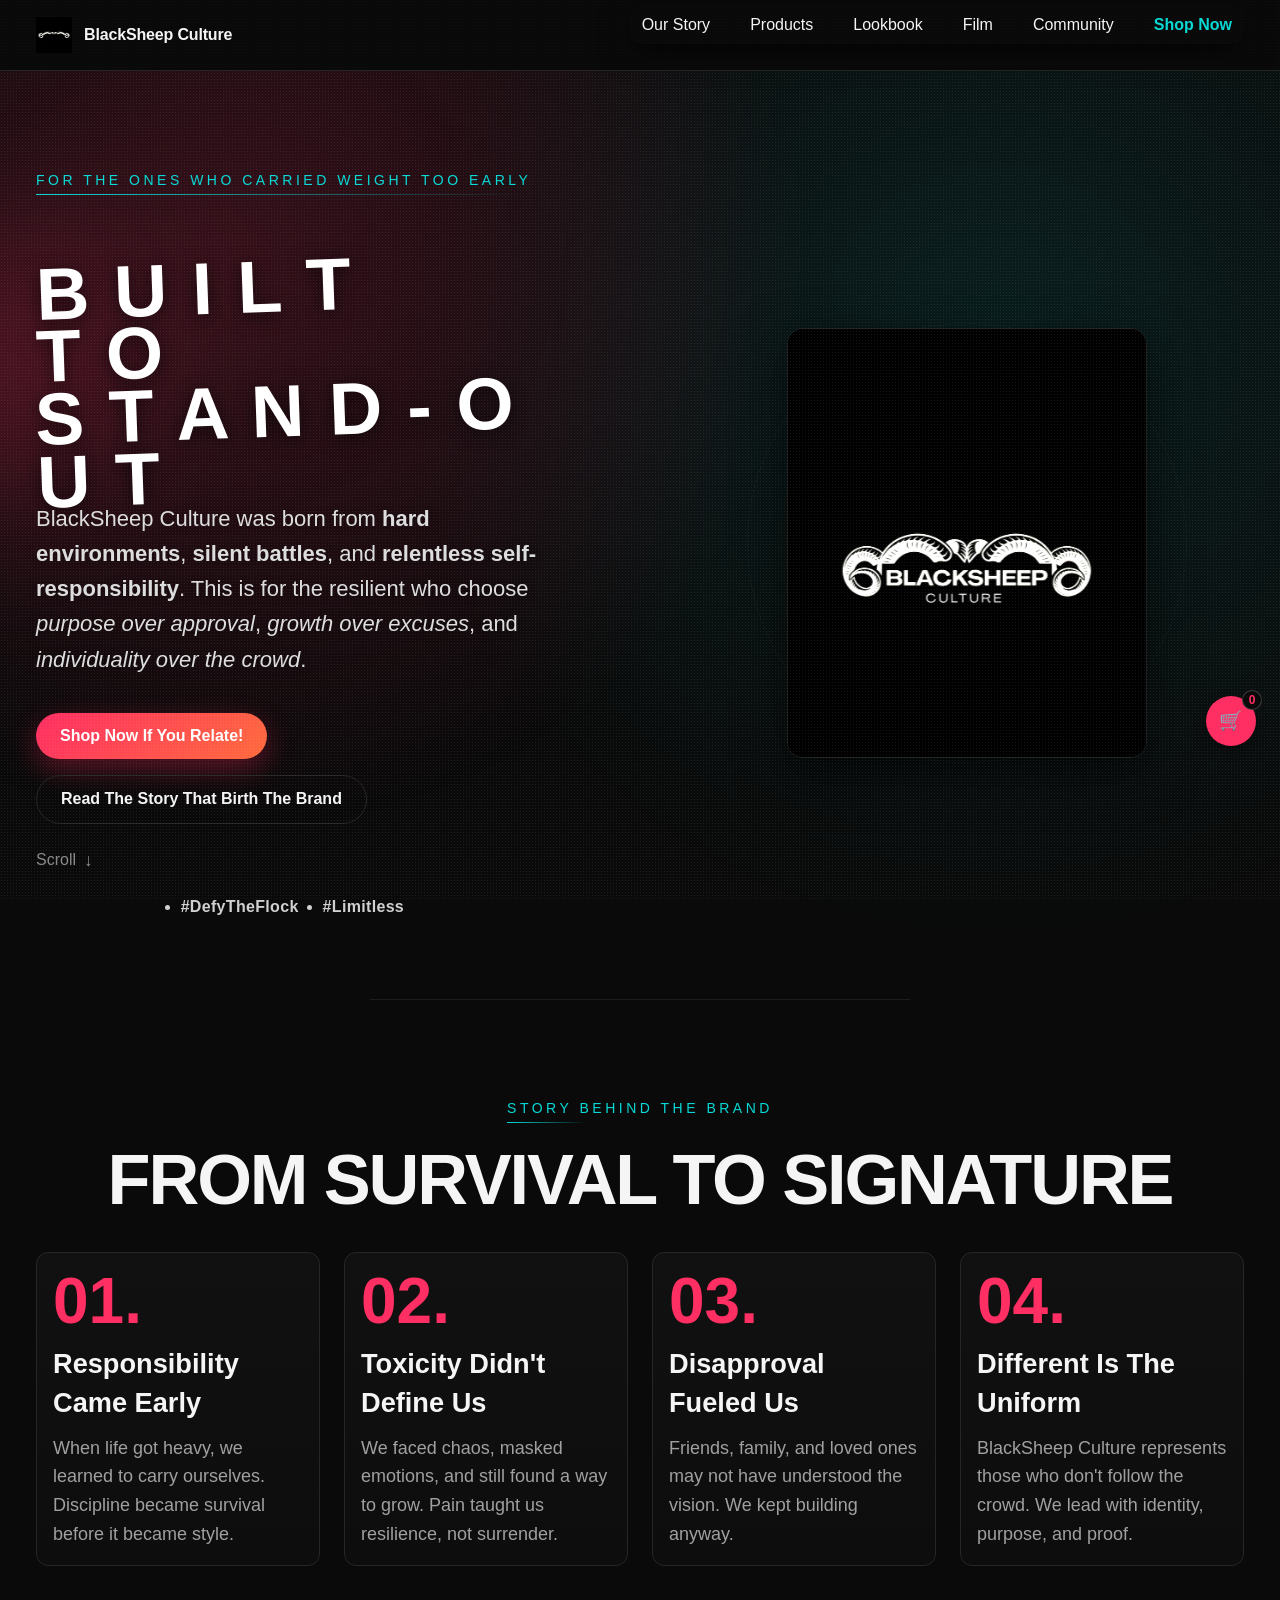
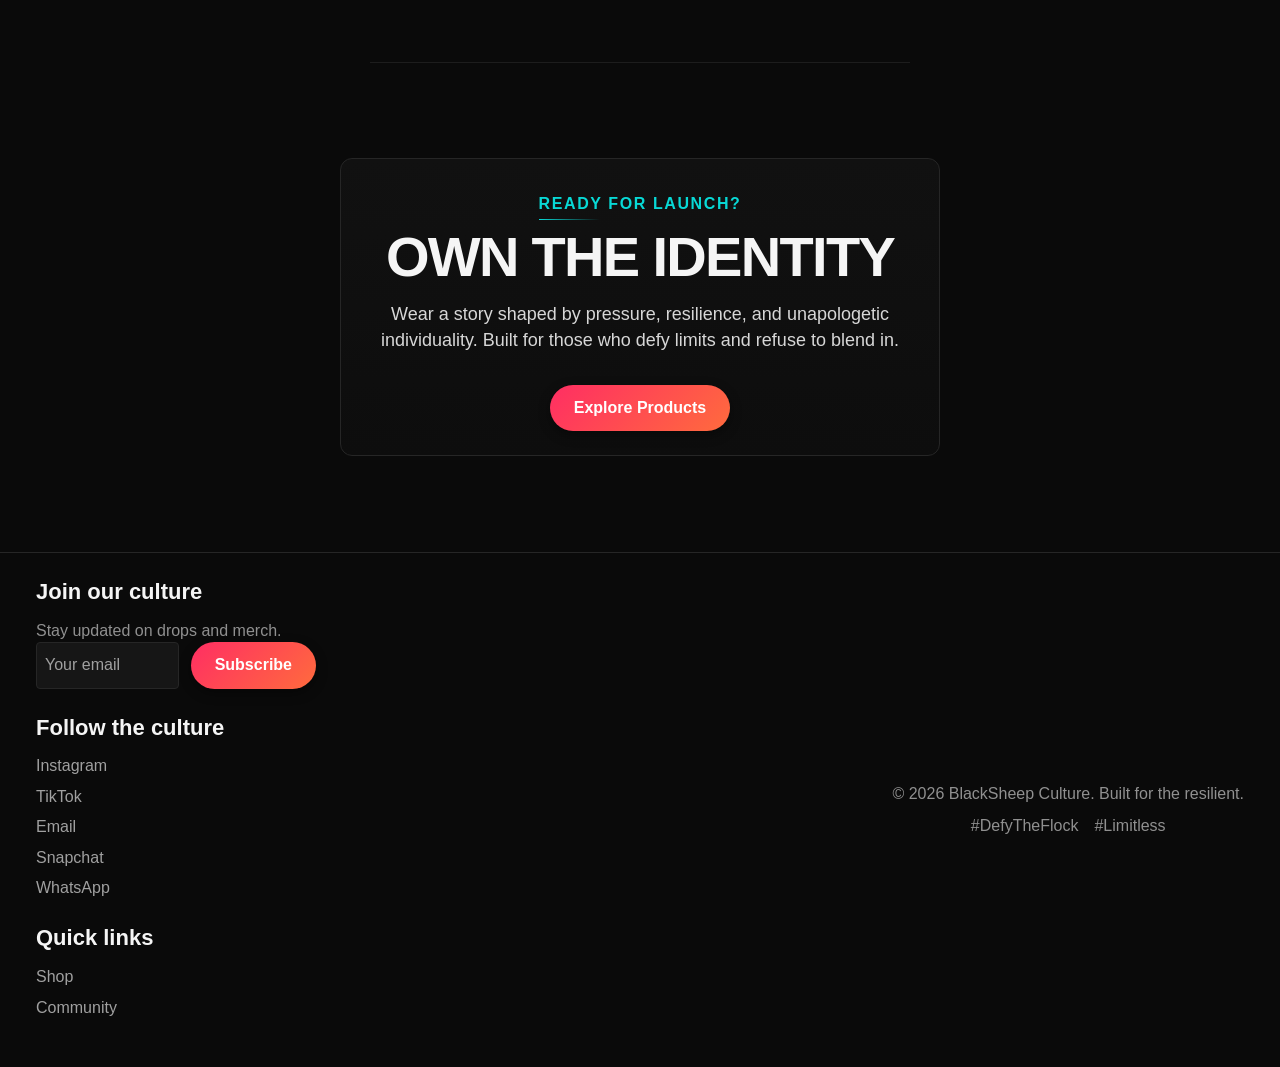
==== commit 00791d29: "1st site update" ====
--- a/index.html
+++ b/index.html
@@ -26,11 +26,11 @@
       <button class="menu-toggle" id="menuToggle" aria-label="Toggle menu" aria-expanded="false" aria-controls="siteNav">☰</button>
       <nav class="site-nav" id="siteNav" aria-label="Main navigation">
         <a href="#story">Our Story</a>
-        <a href="#drop">Drops</a>
-        <a href="#lookbook">Lookbook</a>
-        <a href="#video">Film</a>
-        <a href="#social">Community</a>
-        <a href="#shop" class="nav-cta">Shop Now</a>
+        <a href="products.html">Products</a>
+        <a href="lookbook.html">Lookbook</a>
+        <a href="video.html">Film</a>
+        <a href="social.html">Community</a>
+        <a href="shop.html" class="nav-cta">Shop Now</a>
       </nav>
     </header>
 
@@ -44,12 +44,13 @@
           <span>T O</span>
           <span>S T A N D - O U T</span>
         </h1>
+        
         <p class="hero-copy">
           BlackSheep Culture was born from <strong>hard environments</strong>, <strong>silent battles</strong>, and <strong>relentless self-responsibility</strong>. This is for the resilient who choose <em>purpose over approval</em>, <em>growth over excuses</em>, and <em>individuality over the crowd</em>.
         </p>
         <div class="hero-actions">
-          <a href="#shop" class="btn btn-primary" data-hover>Wear The Mindset</a>
-          <a href="#story" class="btn btn-ghost" data-hover>Read The Story</a>
+          <a href="products.html" class="btn btn-primary" data-hover>Shop Now If You Relate!</a>
+          <a href="#story" class="btn btn-ghost" data-hover>Read The Story That Birth The Brand</a>
         </div>
         <div class="scroll-hint" aria-hidden="true">
           <span>Scroll</span>
@@ -58,14 +59,13 @@
         <ul class="tagline-wrap">
           <li>#DefyTheFlock</li>
           <li>#Limitless</li>
-          <li>#StandDifferent</li>
         </ul>
       </div>
       <div class="hero-visual" style="transform: translateX(5%);">
         <div class="ring ring-1" aria-hidden="true"></div>
         <div class="ring ring-2" aria-hidden="true" style="transform: rotate(15deg);"></div>
         <div class="ring ring-3" aria-hidden="true" style="transform: rotate(-10deg);"></div>
-        <img src="images/hero.jpg" alt="Streetwear model in dramatic lighting" loading="eager" data-tilt />
+        <img src="images/hero.jpg" alt="Streetwear model in dramatic lighting" loading="eager" data-tilt class="hero-image" />
       </div>
     </section>
 
@@ -94,135 +94,78 @@
       </div>
     </section>
 
-    <section class="drop section" id="drop">
-      <div class="section-head" data-animate>
-        <p class="eyebrow">PRODUCTS</p>
-        <h2>Featured Drop</h2>
-      </div>
-      <div class="product-grid">
-        <article class="product-card reveal" data-animate data-tilt>
-          <img src="images/product1.jpg" alt="Oversized hoodie" loading="lazy" />
-          <div class="product-info">
-            <h3>BlackSheep Tanktop</h3>
-            <p>Lightweight. Grey. Built for presence.</p>
-            <span>₦25,000</span>
-          </div>
-        </article>
-        <article class="product-card reveal" data-animate data-tilt>
-          <img src="images/product2.jpg" alt="Street cargo pants" loading="lazy" />
-          <div class="product-info">
-            <h3>BlackSheep Trucker hat</h3>
-            <p>Utility fit. Different colors. Raw detailing.</p>
-            <span>₦15,000</span>
-          </div>
-        </article>
-        <article class="product-card reveal" data-animate data-tilt>
-          <img src="images/product3.jpg" alt="Graphic tee with statement print" loading="lazy" />
-          <div class="product-info">
-            <h3>BlackSheep Tanktop</h3>
-            <p>Minimal front. Black. Aggressive graphic.</p>
-            <span>₦30,000</span>
-          </div>
-        </article>
-      </div>
-    </section>
-
-    <section class="lookbook section" id="lookbook">
-      <div class="section-head" data-animate>
-        <p class="eyebrow">LOOKBOOK</p>
-        <h2>Motion Frames</h2>
-      </div>
-      <div class="lookbook-slider" data-slider>
-        <button class="slider-btn prev" data-prev aria-label="Previous slide">←</button>
-        <div class="slides">
-          <article class="slide active">
-            <img src="images/lookbook1.jpg" alt="Model pose urban rooftop" loading="lazy" />
-          </article>
-          <article class="slide">
-            <img src="images/lookbook2.jpg" alt="Model in alleyway with streetwear" loading="lazy" />
-          </article>
-          <article class="slide">
-            <img src="images/lookbook3.jpg" alt="Street style portrait at night" loading="lazy" />
-          </article>
-        </div>
-        <div class="slider-progress" aria-hidden="true">
-          <div class="slider-progress__bar"></div>
-        </div>
-        <button class="slider-btn next" data-next aria-label="Next slide">→</button>
-      </div>
-    </section>
-
-    <section class="video section" id="video">
-      <div class="section-head" data-animate>
-        <p class="eyebrow">BRAND FILM</p>
-        <h2>Wear The Rebellion</h2>
-      </div>
-      <div class="video-wrap reveal" data-animate>
-        <div class="video-player">
-          <video
-            id="brandVideo"
-            src="video/brand-film.mp4"
-            poster="images/video-poster.jpg"
-            controls
-            playsinline
-            muted
-            preload="metadata"
-            tabindex="0"
-          >
-            Your browser does not support the video tag.
-          </video>
-
-          <div class="video-playlist" role="tablist">
-            <button type="button" class="playlist-item active" data-src="video/brand-film.mp4" data-poster="images/video-poster.jpg" aria-selected="true">Film 1</button>
-            <button type="button" class="playlist-item" data-src="video/brand-film-2.mp4" data-poster="images/video-poster-2.jpg" aria-selected="false">Film 2</button>
-            <button type="button" class="playlist-item" data-src="video/brand-film-3.mp4" data-poster="images/video-poster-3.jpg" aria-selected="false">Film 3</button>
-          </div>
-        </div>
-      </div>
-    </section>
-
-    <section class="social section" id="social">
-      <div class="section-head" data-animate>
-        <p class="eyebrow">SOCIAL ENERGY</p>
-        <h2>Culture Never Sleeps</h2>
-      </div>
-      <div class="social-grid">
-        <a href="#" class="social-card reveal" data-animate>
-          <h3>Instagram</h3>
-          <p>Coming soon...</p>
-        </a>
-        <a href="#" class="social-card reveal" data-animate>
-          <h3>TikTok</h3>
-          <p>Coming soon...</p>
-        </a>
-        <a href="#" class="social-card reveal" data-animate>
-          <h3>Whatsapp</h3>
-          <p>Coming soon...</p>
-        </a>
-      </div>
-    </section>
-
-    <section class="shop section" id="shop">
-      <div class="shop-panel reveal" data-animate>
+    <section class="cta section" id="cta">
+      <div class="cta-panel reveal" data-animate>
         <p class="eyebrow">READY FOR LAUNCH?</p>
         <h2>Own The Identity</h2>
         <p>Wear a story shaped by pressure, resilience, and unapologetic individuality. Built for those who defy limits and refuse to blend in.</p>
-        <a href="#social" class="btn btn-primary">ORDER NOW</a>
+        <a href="products.html" class="btn btn-primary">Explore Products</a>
       </div>
     </section>
   </main>
 
   <footer class="site-footer">
-    <p>© 2026 BlackSheep Culture. Built for the resilient.</p>
-    <div>
-      <span>#DefyTheFlock</span>
-      <span>#Limitless</span>
+    <div class="footer-content">
+      <div class="footer-section">
+        <h4>Join our culture</h4>
+        <p>Stay updated on drops and merch.</p>
+        <form class="newsletter-signup">
+          <input type="email" placeholder="Your email" aria-label="Email address">
+          <button type="submit" class="btn btn-primary">Subscribe</button>
+        </form>
+      </div>
+      <div class="footer-section">
+        <h4>Follow the culture</h4>
+        <div class="footer-links">
+          <a href="https://instagram.com/theblacksheep_culture" target="_blank">Instagram</a>
+          <a href="https://tiktok.com/@theblacksheep_culture" target="_blank">TikTok</a>
+          <a href="theblacksheepculturehq@gmail.com" target="_blank">Email</a>
+          <a href="https://www.snapchat.com/add/blacksheep.hq?share_id=zekEpMbD_6A&locale=en-US" target="_blank">Snapchat</a>
+          <a href="https://wa.me/2348134608481" target="_blank">WhatsApp</a>
+        </div>
+      </div>
+      <div class="footer-section">
+        <h4>Quick links</h4>
+        <div class="footer-links">
+          <a href="products.html">Shop</a>
+          <a href="social.html">Community</a>
+        </div>
+      </div>
+    </div>
+    <div class="footer-bottom">
+      <p>© 2026 BlackSheep Culture. Built for the resilient.</p>
+      <div>
+        <span>#DefyTheFlock</span>
+        <span>#Limitless</span>
+      </div>
     </div>
   </footer>
 
   <a href="#social" class="sticky-cta" id="stickyCta" aria-label="Order now">ORDER NOW</a>
   <button class="scroll-to-top" id="scrollToTop" aria-label="Scroll to top">↑</button>
 
+  <button class="cart-toggle" id="cartToggle" aria-label="Open cart">
+    <span class="cart-count" id="cartCount">0</span>
+    🛒
+  </button>
+
+  <div class="cart-panel" id="cartPanel" aria-hidden="true">
+    <div class="cart-header">
+      <h2>Your Cart</h2>
+      <button class="cart-close" id="cartClose" aria-label="Close cart">✕</button>
+    </div>
+    <div class="cart-body" id="cartBody">
+      <p class="cart-empty">No items yet. Add something...</p>
+    </div>
+    <div class="cart-footer">
+      <div class="cart-summary">
+        <span>Total</span>
+        <span id="cartTotal">₦0</span>
+      </div>
+      <button class="btn btn-primary" id="checkoutBtn" type="button">Checkout via WhatsApp</button>
+    </div>
+  </div>
+
   <script src="js/script.js"></script>
 </body>
 </html>
--- a/css/style.css
+++ b/css/style.css
@@ -885,7 +885,7 @@
 
 .section {
   position: relative;
-  padding: var(--space-10) var(--space-3);
+  padding: var(--space-12) var(--space-3);
 }
 
 .section:not(:first-of-type)::before {
@@ -944,6 +944,15 @@
   line-height: var(--lh-relaxed);
 }
 
+.step-number {
+  font-size: 4rem;
+  font-weight: 900;
+  color: var(--accent);
+  line-height: 1;
+  display: block;
+  margin-bottom: var(--space-2);
+}
+
 .product-grid {
   display: grid;
   gap: var(--space-3);
@@ -957,20 +966,63 @@
 }
 
 .product-card:hover {
-  transform: perspective(800px) rotateX(3deg) rotateY(-3deg) translateY(-5px);
+  transform: perspective(800px) rotateX(4deg) rotateY(-4deg) translateY(-8px);
   border-color: var(--accent);
-  box-shadow: var(--shadow-glow), var(--shadow-lg);
+  box-shadow: 0 0 40px rgba(255, 70, 99, 0.4), var(--shadow-lg);
 }
 
 .product-card img {
   width: 100%;
-  height: 290px;
+  height: 350px;
   object-fit: cover;
   transition: transform var(--duration-slow) var(--ease-out-expo);
 }
 
 .product-card:hover img {
   transform: scale(1.05);
+}
+
+.product-image-container {
+  position: relative;
+  overflow: hidden;
+}
+
+.product-prev,
+.product-next {
+  position: absolute;
+  top: 50%;
+  transform: translateY(-50%);
+  background: rgba(0, 0, 0, 0.7);
+  color: white;
+  border: none;
+  width: 30px;
+  height: 30px;
+  border-radius: 50%;
+  cursor: pointer;
+  opacity: 0;
+  transition: opacity var(--duration-base);
+  font-size: 16px;
+  display: flex;
+  align-items: center;
+  justify-content: center;
+}
+
+.product-prev {
+  left: 10px;
+}
+
+.product-next {
+  right: 10px;
+}
+
+.product-card:hover .product-prev,
+.product-card:hover .product-next {
+  opacity: 1;
+}
+
+.product-prev:hover,
+.product-next:hover {
+  background: rgba(0, 0, 0, 0.9);
 }
 
 .product-info {
@@ -994,6 +1046,54 @@
   color: var(--accent-2);
   font-weight: 700;
   font-size: var(--text-lg);
+}
+
+.variant-selector {
+  display: flex;
+  align-items: center;
+  gap: 0.35rem;
+  margin: var(--space-2) 0;
+}
+
+.variant-option {
+  background: rgba(255,255,255,0.09);
+  border: 1px solid rgba(255,255,255,0.12);
+  border-radius: 999px;
+  padding: 0.35rem 0.65rem;
+  cursor: pointer;
+  font-size: 0.85rem;
+  color: var(--muted);
+  transition: background var(--duration-base), border-color var(--duration-base), color var(--duration-base);
+}
+
+.variant-option[aria-checked="true"] {
+  background: rgba(255,255,255,0.18);
+  border-color: var(--accent);
+  color: var(--text);
+}
+
+.variant-option:hover {
+  background: rgba(255,255,255,0.15);
+}
+
+.variant-dots {
+  display: flex;
+  gap: 0.5rem;
+  margin: var(--space-1) 0;
+}
+
+.variant-dot {
+  width: 12px;
+  height: 12px;
+  border-radius: 50%;
+  border: 1px solid rgba(255,255,255,0.2);
+  cursor: pointer;
+  transition: transform var(--duration-base), border-color var(--duration-base);
+}
+
+.variant-dot:hover {
+  transform: scale(1.2);
+  border-color: var(--accent);
 }
 
 .lookbook-slider {
@@ -1138,6 +1238,41 @@
   margin: 0.65rem 0 1rem;
 }
 
+.cta-panel {
+  background: linear-gradient(180deg, #111, #0d0d0d);
+  border: 1px solid var(--line);
+  border-radius: 12px;
+  padding: var(--space-4);
+  text-align: center;
+  max-width: 600px;
+  margin: 0 auto;
+}
+
+.cta-panel .eyebrow {
+  color: var(--accent-2);
+  font-weight: 700;
+  text-transform: uppercase;
+  letter-spacing: 0.1em;
+  font-size: var(--text-sm);
+  margin-bottom: var(--space-2);
+}
+
+.cta-panel h2 {
+  font-size: var(--text-3xl);
+  font-weight: 800;
+  color: var(--text);
+  margin-bottom: var(--space-3);
+}
+
+.cta-panel p {
+  color: #d7d7d7;
+  margin: 0.65rem 0 1rem;
+}
+
+.cta-panel .btn {
+  margin-top: var(--space-3);
+}
+
 .site-footer {
   border-top: 1px solid var(--line);
   padding: 1.2rem 1rem 2rem;
@@ -1147,6 +1282,84 @@
   flex-direction: column;
   gap: 0.6rem;
 }
+
+.footer-content {
+  display: grid;
+  grid-template-columns: repeat(auto-fit, minmax(200px, 1fr));
+  gap: var(--space-4);
+  margin-bottom: var(--space-4);
+}
+
+.footer-section h4 {
+  color: var(--text);
+  font-size: var(--text-lg);
+  margin-bottom: var(--space-2);
+  font-weight: 700;
+}
+
+.footer-section p {
+  margin-bottom: var(--space-2);
+}
+
+.newsletter-signup {
+  display: flex;
+  gap: var(--space-2);
+  width: 100%;
+  max-width: 280px;
+}
+
+.newsletter-signup input {
+  flex: 1;
+  min-width: 0;
+  padding: 0.5rem;
+  border: 1px solid var(--line);
+  border-radius: 4px;
+  background: rgba(255,255,255,0.05);
+  color: var(--text);
+}
+
+.newsletter-signup input::placeholder {
+  color: var(--muted);
+}
+
+.newsletter-signup .btn {
+  flex-shrink: 0;
+  min-width: 90px;
+  white-space: nowrap;
+}
+
+.footer-links {
+  display: flex;
+  flex-direction: column;
+  gap: var(--space-1);
+}
+
+.footer-links a {
+  color: var(--muted);
+  text-decoration: none;
+  transition: color var(--duration-base);
+}
+
+.footer-links a:hover {
+  color: var(--accent);
+}
+
+.footer-bottom {
+  display: flex;
+  flex-direction: column;
+  gap: 0.6rem;
+  text-align: center;
+}
+
+  .site-footer p {
+    margin: 0;
+  }
+
+  .footer-bottom div {
+    display: flex;
+    gap: var(--space-3);
+    justify-content: center;
+  }
 
   .reveal,
   .section-head {
@@ -1463,3 +1676,299 @@
   background: var(--accent-2);
   transform: scale(1.1);
 }
+
+/* Cart panel */
+.cart-toggle {
+  position: fixed;
+  bottom: calc(var(--space-4) + 130px);
+  right: var(--space-4);
+  width: 50px;
+  height: 50px;
+  border-radius: 50%;
+  background: var(--accent);
+  border: none;
+  color: var(--bg);
+  display: flex;
+  align-items: center;
+  justify-content: center;
+  cursor: pointer;
+  box-shadow: var(--shadow-md);
+  z-index: var(--z-nav);
+  font-size: 1.2rem;
+}
+
+.cart-toggle:hover {
+  background: var(--accent-2);
+}
+
+.cart-toggle.pulse {
+  animation: pulse 0.6s ease-out;
+}
+
+.cart-count {
+  position: absolute;
+  top: -6px;
+  right: -6px;
+  background: var(--bg);
+  color: var(--accent);
+  border-radius: 999px;
+  width: 20px;
+  height: 20px;
+  display: grid;
+  place-items: center;
+  font-size: 0.75rem;
+  font-weight: 700;
+  border: 1px solid rgba(255,255,255,0.2);
+}
+
+.cart-panel {
+  position: fixed;
+  top: 0;
+  right: 0;
+  height: 100vh;
+  width: min(360px, 90vw);
+  background: rgba(10, 10, 10, 0.96);
+  border-left: 1px solid rgba(255,255,255,0.12);
+  padding: var(--space-4);
+  transform: translateX(110%);
+  transition: transform var(--duration-base) var(--ease-out-expo);
+  z-index: calc(var(--z-nav) + 10);
+  display: flex;
+  flex-direction: column;
+}
+
+.cart-panel.open {
+  transform: translateX(0);
+}
+
+.cart-header {
+  display: flex;
+  justify-content: space-between;
+  align-items: center;
+  margin-bottom: var(--space-4);
+}
+
+.cart-header h2 {
+  margin: 0;
+  font-size: var(--text-xl);
+  letter-spacing: 0.04em;
+}
+
+.cart-close {
+  background: none;
+  border: none;
+  color: var(--text);
+  font-size: 1.5rem;
+  cursor: pointer;
+}
+
+.cart-body {
+  flex: 1;
+  overflow-y: auto;
+  padding-right: 0.3rem;
+}
+
+.cart-empty {
+  color: var(--muted);
+  text-align: center;
+  margin-top: var(--space-6);
+}
+
+.cart-item {
+  display: grid;
+  grid-template-columns: 1fr auto;
+  gap: var(--space-2);
+  padding: var(--space-3) 0;
+  border-bottom: 1px solid rgba(255,255,255,0.08);
+}
+
+.cart-item:last-child {
+  border-bottom: none;
+}
+
+.cart-item-info {
+  display: flex;
+  flex-direction: column;
+  gap: 0.2rem;
+}
+
+.cart-item-title {
+  font-weight: 700;
+  color: var(--text);
+}
+
+.cart-item-variant {
+  font-size: var(--text-sm);
+  color: var(--muted);
+}
+
+.cart-item-meta {
+  font-size: var(--text-sm);
+  color: var(--muted);
+}
+
+.cart-quantity {
+  display: flex;
+  align-items: center;
+  gap: 0.3rem;
+  margin-top: var(--space-2);
+}
+
+.cart-quantity button {
+  width: 26px;
+  height: 26px;
+  border-radius: 8px;
+  border: 1px solid rgba(255,255,255,0.18);
+  background: rgba(255,255,255,0.06);
+  color: var(--text);
+  cursor: pointer;
+  font-weight: 700;
+}
+
+.cart-summary {
+  display: flex;
+  justify-content: space-between;
+  align-items: center;
+  margin-bottom: var(--space-3);
+  font-weight: 700;
+  color: var(--text);
+  font-size: var(--text-lg);
+}
+
+.cart-footer {
+  margin-top: var(--space-4);
+}
+
+.cart-footer .btn {
+  width: 100%;
+}
+
+@media (max-width: 600px) {
+  .cart-toggle {
+    bottom: calc(var(--space-4) + 80px);
+  }
+}
+
+/* Hero image special styling */
+.hero-image {
+  width: min(100%, 360px) !important;
+  height: 430px !important;
+  filter: brightness(1.08) contrast(1.08) saturate(1.05);
+  border: 1px solid rgba(255, 46, 99, 0.65);
+  box-shadow: 0 0 30px rgba(255, 70, 99, 0.35), 0 0 70px rgba(255, 70, 99, 0.18), var(--shadow-xl);
+  transition: transform var(--duration-slow) var(--ease-out-expo),
+              filter var(--duration-base) var(--ease-out-expo),
+              box-shadow var(--duration-base) var(--ease-out-expo);
+  will-change: transform, filter;
+}
+
+.hero-visual:hover .hero-image {
+  filter: brightness(1.14) contrast(1.12) saturate(1.1);
+  transform: scale(1.03) rotate(-0.5deg);
+  box-shadow: 0 0 45px rgba(255, 70, 99, 0.5), 0 0 100px rgba(255, 70, 99, 0.25), var(--shadow-xl);
+}
+
+/* Refined hero motion + focus */
+.hero {
+  overflow: hidden;
+}
+
+.hero::before {
+  content: "";
+  position: absolute;
+  inset: 0;
+  background:
+    radial-gradient(circle at 18% 20%, rgba(255, 46, 99, 0.18), transparent 45%),
+    radial-gradient(circle at 78% 30%, rgba(8, 217, 214, 0.10), transparent 50%);
+  pointer-events: none;
+  z-index: 1;
+}
+
+.hero-content {
+  animation: heroContentRise 900ms var(--ease-out-expo) both;
+}
+
+.hero-title span {
+  letter-spacing: 0.03em;
+}
+
+.hero-copy {
+  max-width: 48ch;
+}
+
+.hero-actions .btn-primary {
+  box-shadow: 0 10px 28px rgba(255, 46, 99, 0.32), var(--shadow-md);
+}
+
+.hero-actions .btn-primary:hover {
+  transform: translateY(-3px) scale(1.02);
+}
+
+.hero-visual {
+  transform: translateZ(0);
+  animation: heroVisualFloat 6s var(--ease-in-out-sine) infinite;
+}
+
+.ring {
+  opacity: 0.35;
+}
+
+.ring-1 { animation-duration: 18s; }
+.ring-2 { animation-duration: 24s; }
+.ring-3 { animation-duration: 30s; }
+
+@keyframes heroVisualFloat {
+  0%, 100% { transform: translateY(0); }
+  50% { transform: translateY(-8px); }
+}
+
+@keyframes heroContentRise {
+  from {
+    opacity: 0;
+    transform: translateY(18px);
+  }
+  to {
+    opacity: 1;
+    transform: translateY(0);
+  }
+}
+
+/* Mobile hero readability refinements */
+@media (max-width: 767px) {
+  .hero {
+    min-height: auto;
+    padding-top: var(--space-8);
+    padding-bottom: var(--space-6);
+  }
+
+  .hero h1,
+  .hero-title {
+    line-height: 0.95;
+    margin-bottom: var(--space-6);
+  }
+
+  .hero-copy {
+    margin-top: var(--space-4);
+    font-size: var(--text-base);
+    line-height: var(--lh-relaxed);
+    margin-inline: auto;
+    max-width: 34ch;
+  }
+
+  .hero-actions {
+    margin-top: var(--space-4);
+  }
+
+  .hero-visual {
+    margin-top: var(--space-2);
+  }
+
+  .hero-image {
+    width: min(100%, 300px) !important;
+    height: 360px !important;
+  }
+
+  .ring-1 { width: 220px; height: 220px; }
+  .ring-2 { width: 280px; height: 280px; }
+  .ring-3 { width: 340px; height: 340px; }
+}
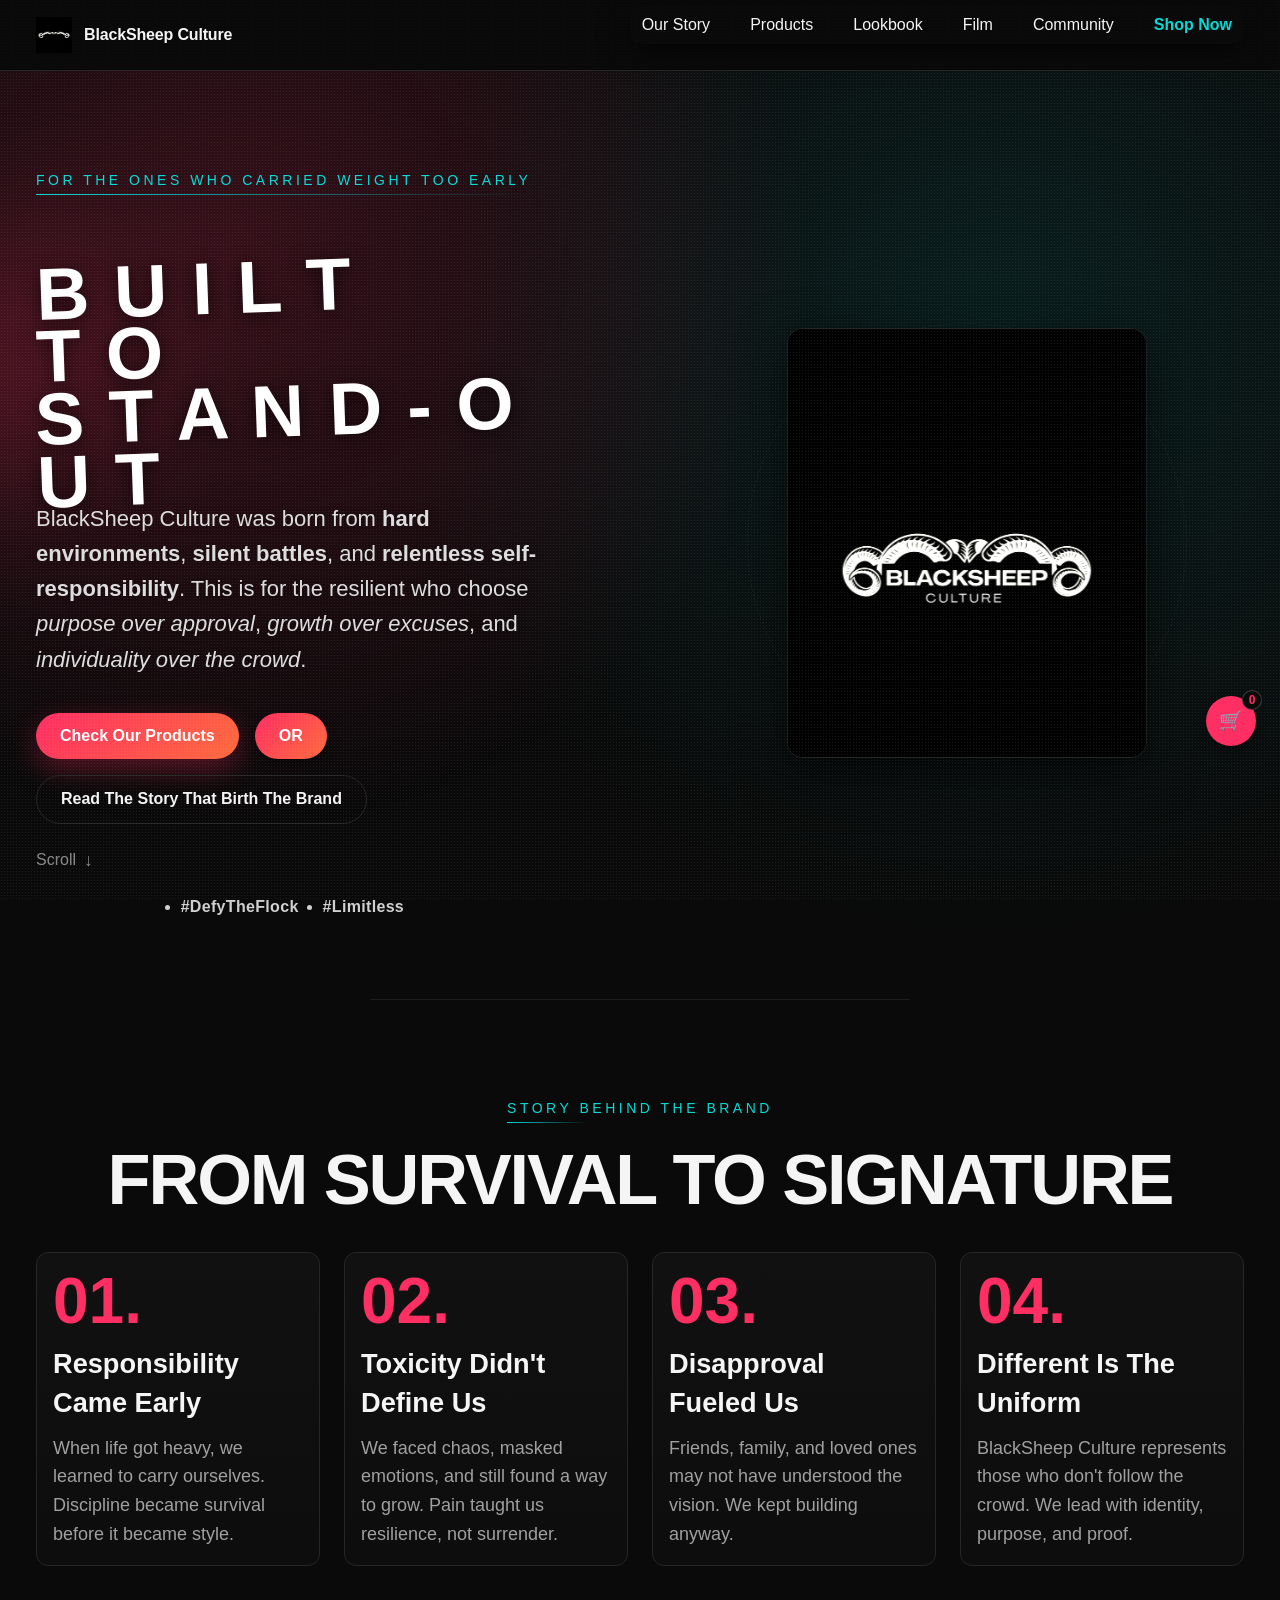
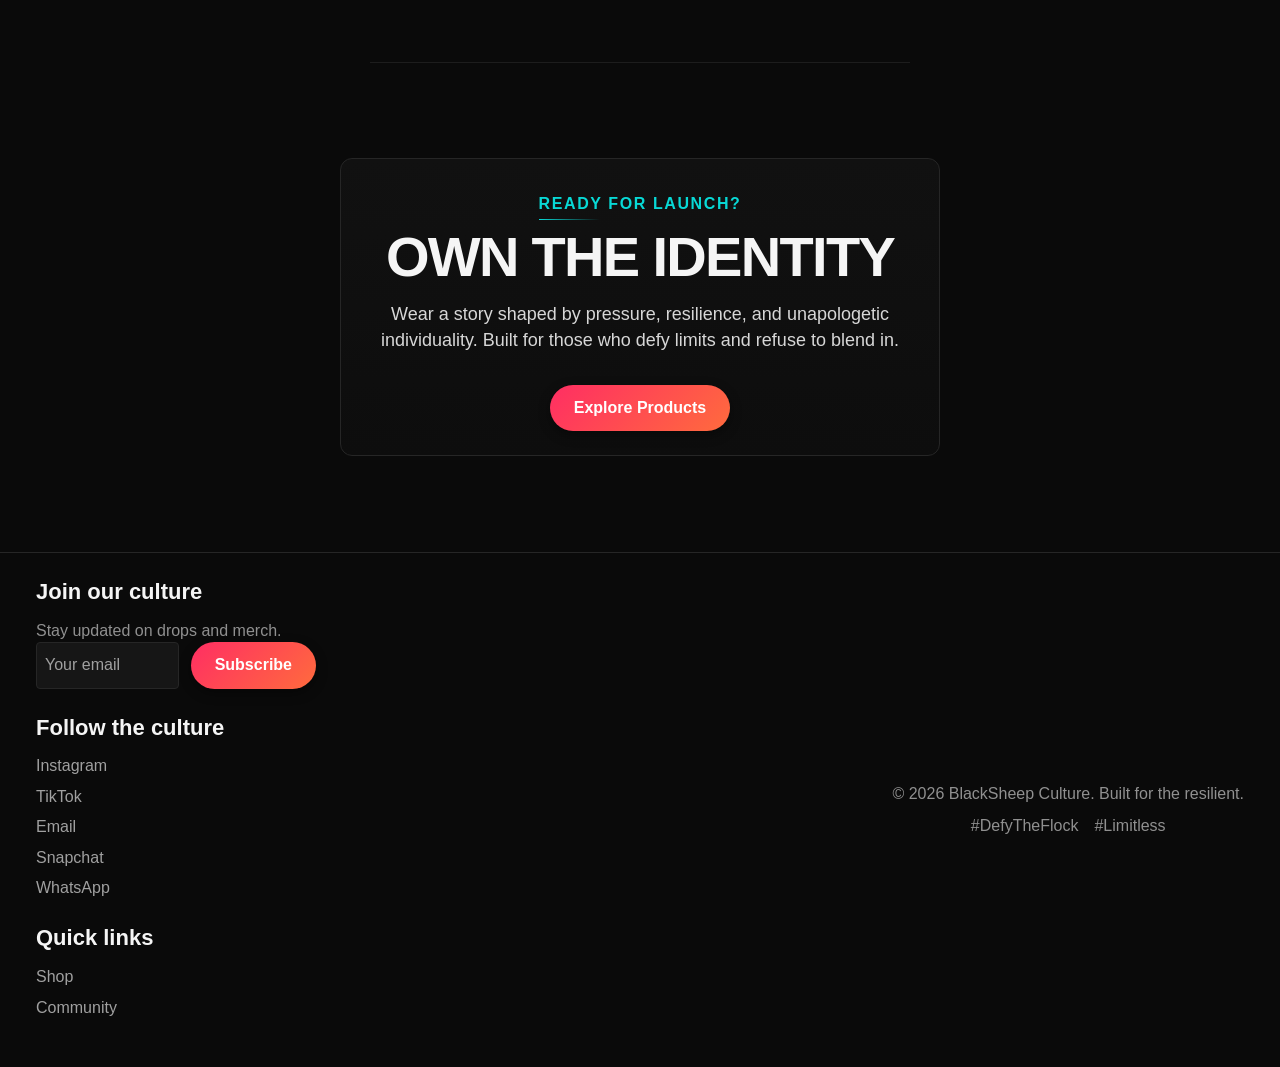
==== commit 4e2976ce: "home page tweak" ====
--- a/index.html
+++ b/index.html
@@ -49,7 +49,8 @@
           BlackSheep Culture was born from <strong>hard environments</strong>, <strong>silent battles</strong>, and <strong>relentless self-responsibility</strong>. This is for the resilient who choose <em>purpose over approval</em>, <em>growth over excuses</em>, and <em>individuality over the crowd</em>.
         </p>
         <div class="hero-actions">
-          <a href="products.html" class="btn btn-primary" data-hover>Shop Now If You Relate!</a>
+          <a href="products.html" class="btn btn-primary" data-hover>Check Our Products</a>
+          <a class="btn btn-prighost" data-hover>OR</a>
           <a href="#story" class="btn btn-ghost" data-hover>Read The Story That Birth The Brand</a>
         </div>
         <div class="scroll-hint" aria-hidden="true">
--- a/css/style.css
+++ b/css/style.css
@@ -473,6 +473,17 @@
     box-shadow: var(--shadow-glow), var(--shadow-lg);
   }
 
+  .btn-prighost {
+    background: linear-gradient(135deg, var(--accent), #ff6b3d);
+    color: #fff;
+    box-shadow: var(--shadow-md);
+  }
+  
+  .btn-prighost:hover {
+    transform: translateY(-2px);
+    box-shadow: var(--shadow-glow), var(--shadow-lg);
+  }
+
   .btn-ghost {
     border: 1px solid var(--line);
     color: var(--text);
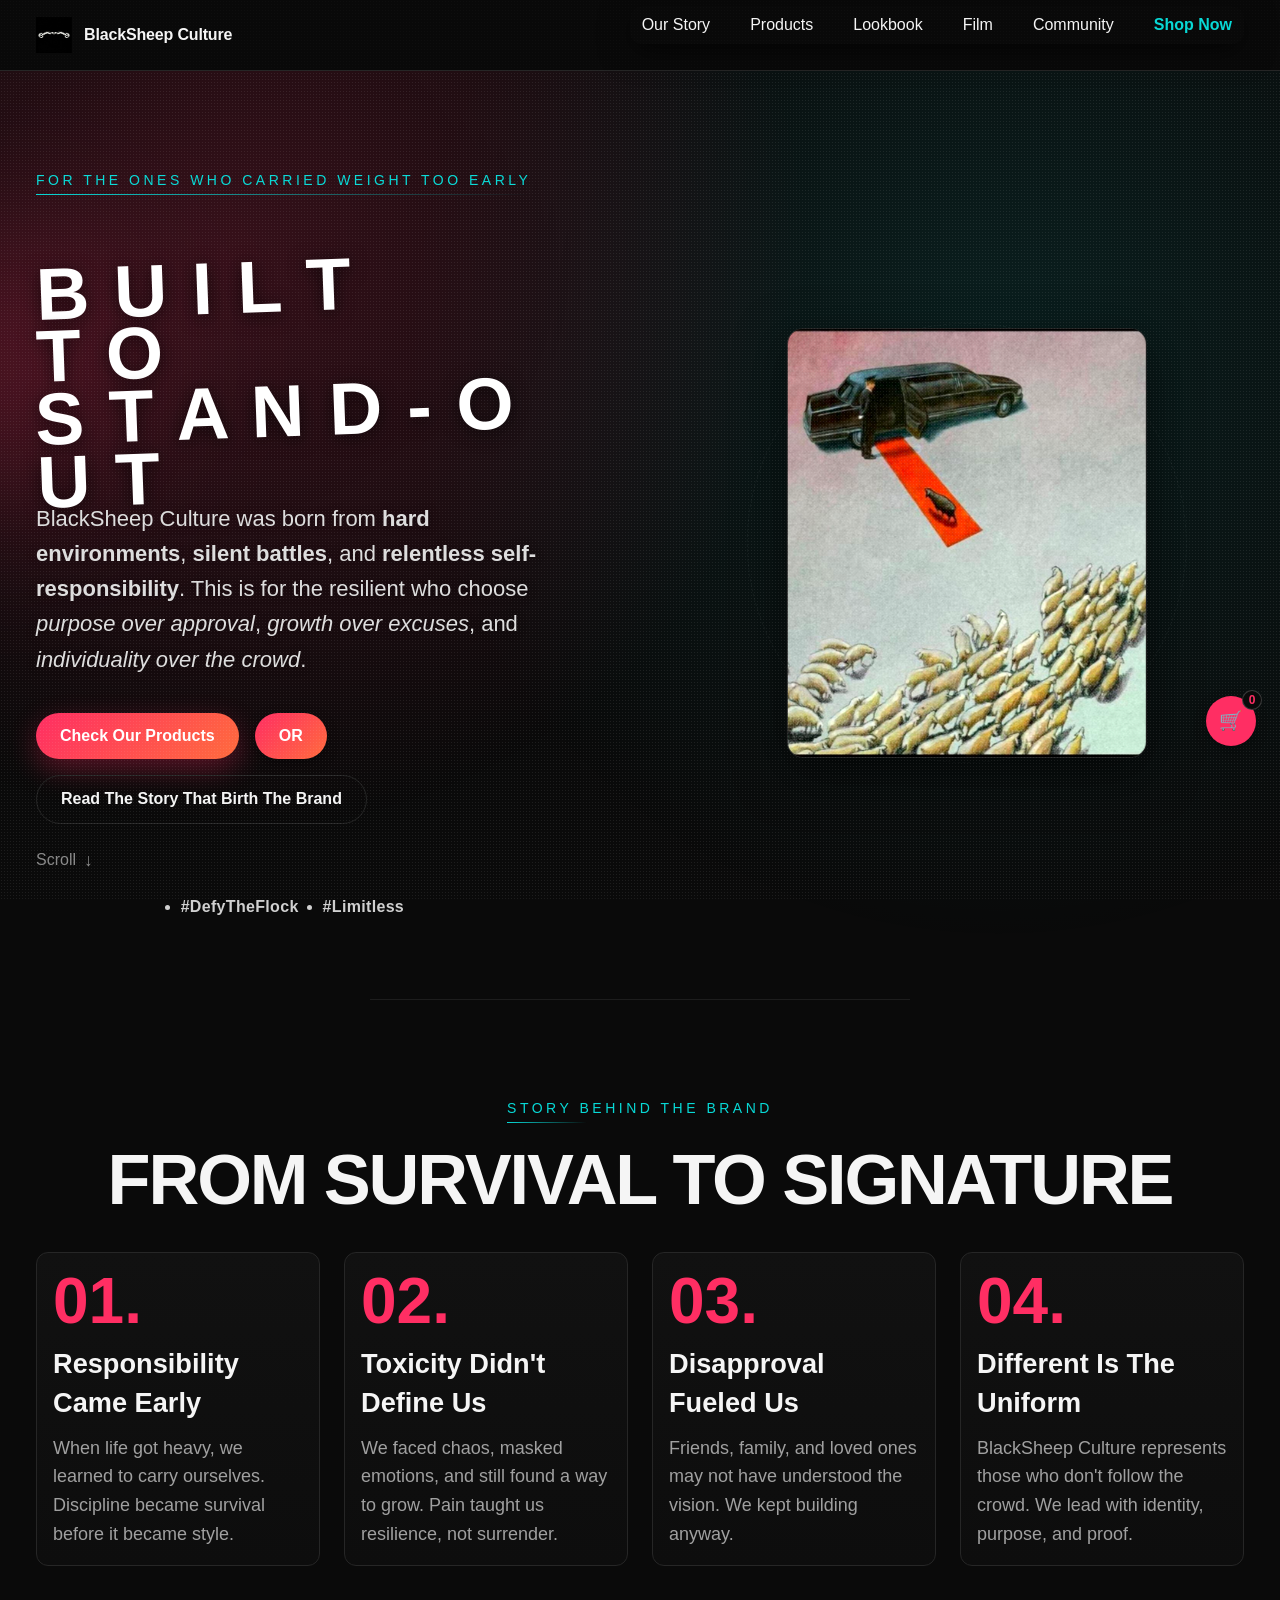
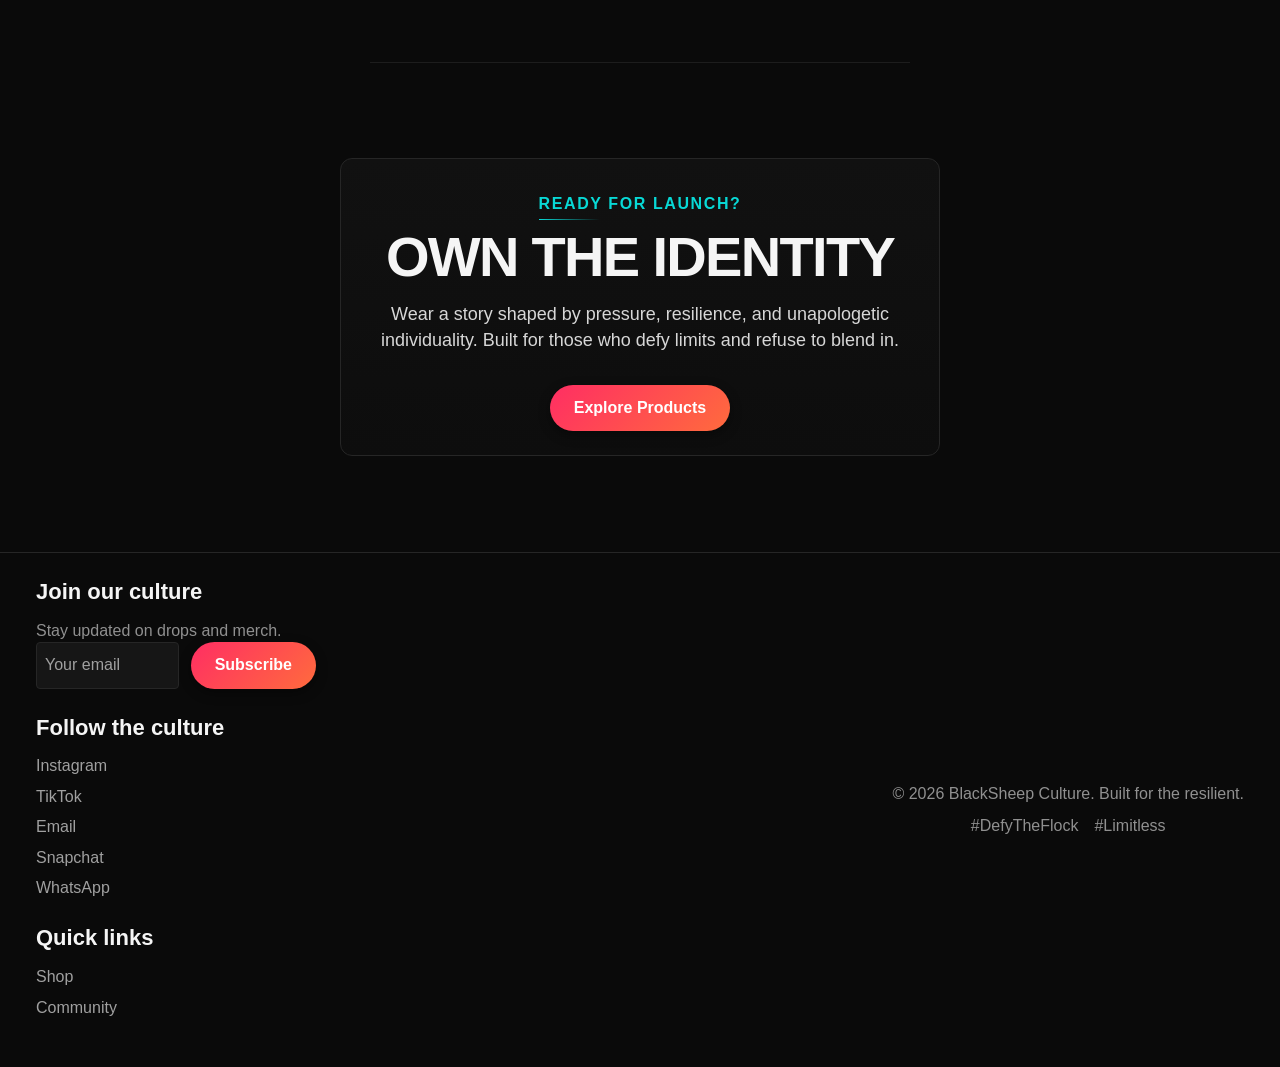
==== commit 970ee42b: "product update 1" ====
--- a/index.html
+++ b/index.html
@@ -66,7 +66,7 @@
         <div class="ring ring-1" aria-hidden="true"></div>
         <div class="ring ring-2" aria-hidden="true" style="transform: rotate(15deg);"></div>
         <div class="ring ring-3" aria-hidden="true" style="transform: rotate(-10deg);"></div>
-        <img src="images/hero.jpg" alt="Streetwear model in dramatic lighting" loading="eager" data-tilt class="hero-image" />
+        <img src="images/hero.jpg" alt="Representing the culture" loading="eager" data-tilt class="hero-image" />
       </div>
     </section>
 
--- a/css/style.css
+++ b/css/style.css
@@ -1003,8 +1003,8 @@
   position: absolute;
   top: 50%;
   transform: translateY(-50%);
-  background: rgba(0, 0, 0, 0.7);
-  color: white;
+  background: rgba(0, 0, 0, 0);
+  color: rgb(16, 16, 16);
   border: none;
   width: 30px;
   height: 30px;
@@ -1033,7 +1033,7 @@
 
 .product-prev:hover,
 .product-next:hover {
-  background: rgba(0, 0, 0, 0.9);
+  background: rgba(0, 0, 0, 0);
 }
 
 .product-info {
@@ -1070,7 +1070,7 @@
   background: rgba(255,255,255,0.09);
   border: 1px solid rgba(255,255,255,0.12);
   border-radius: 999px;
-  padding: 0.35rem 0.65rem;
+  padding: 0.15rem 0.35rem;
   cursor: pointer;
   font-size: 0.85rem;
   color: var(--muted);
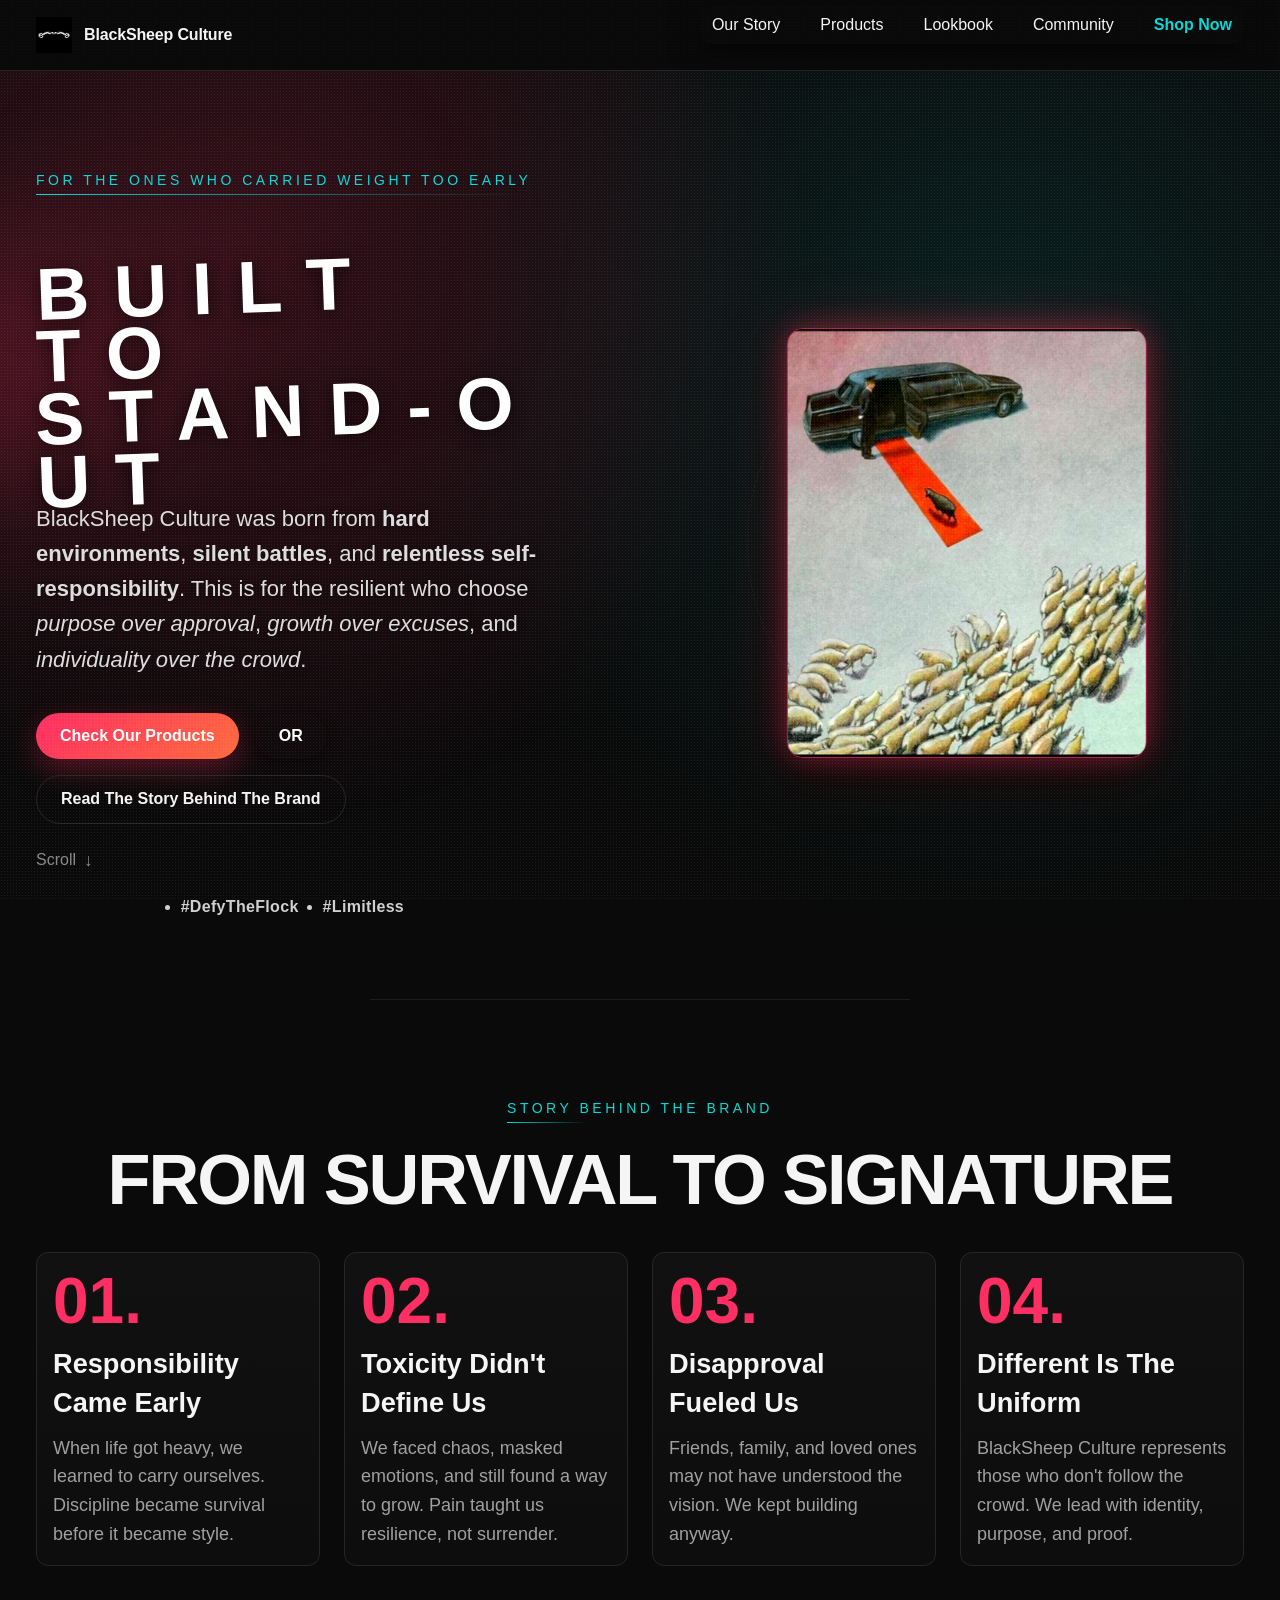
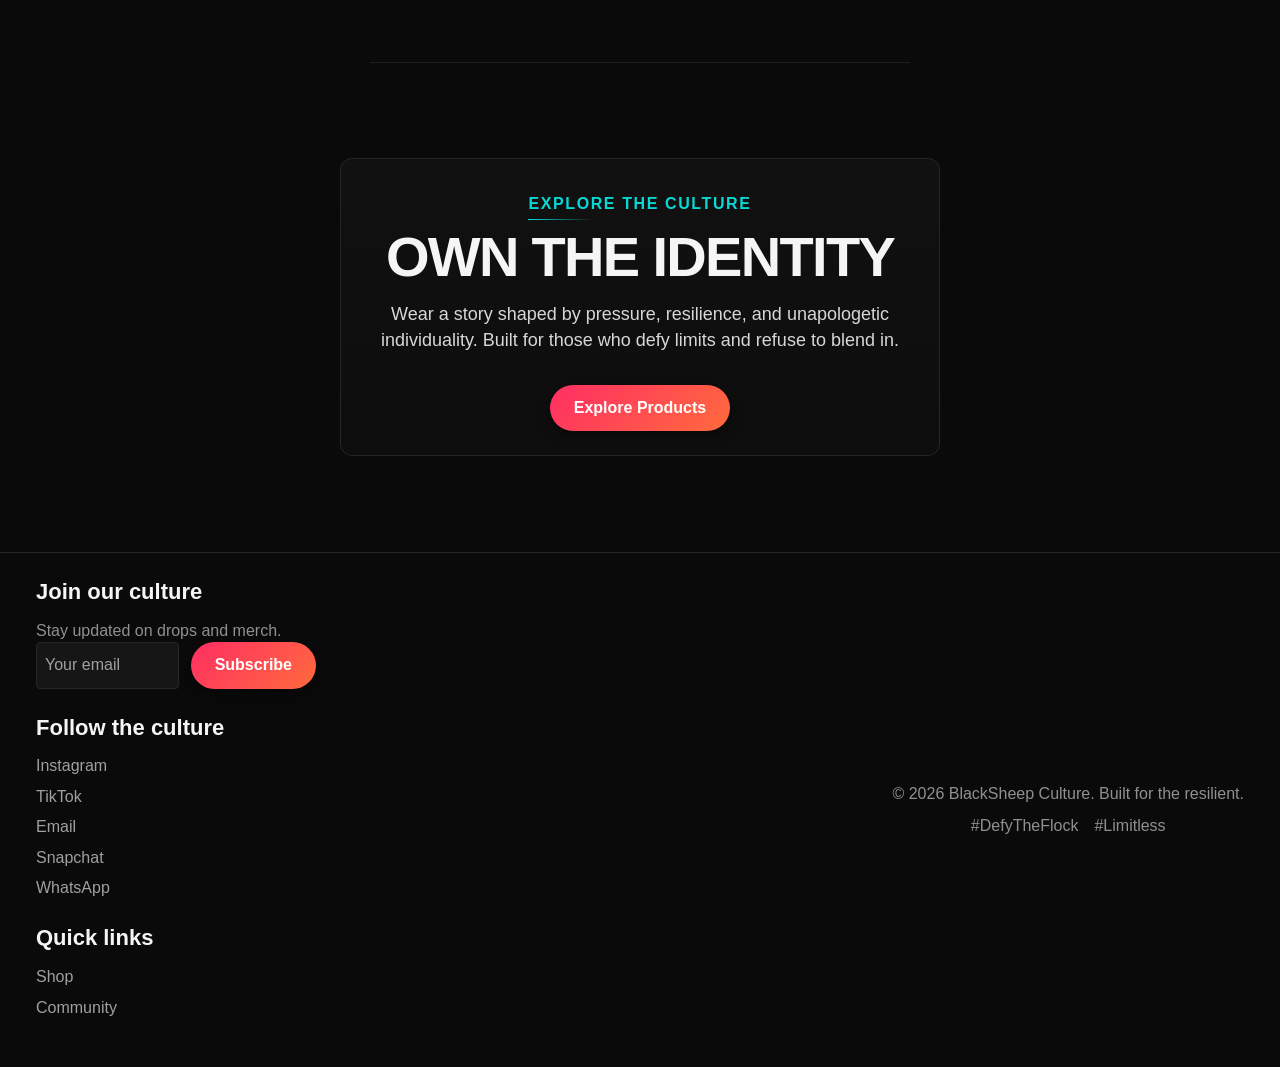
==== commit ae3b351a: "update entire codebase 1.0" ====
--- a/index.html
+++ b/index.html
@@ -4,12 +4,11 @@
   <meta charset="UTF-8" />
   <meta name="viewport" content="width=device-width, initial-scale=1.0" />
   <title>BlackSheep Culture</title>
-  <meta name="description" content="BlackSheep Culture — rebellious streetwear for the resilient. Defy the flock. Live limitless." />
+  <meta name="description" content="BlackSheep Culture - rebellious streetwear for the resilient. Defy the flock. Live limitless." />
   <meta name="keywords" content="streetwear, BlackSheep Culture, resilient fashion, defy the flock, limitless" />
   <meta name="author" content="BlackSheep Culture" />
   <link rel="canonical" href="https://blacksheepculture.com/" />
   <link rel="icon" href="images/logo.png" type="image/png" />
-
   <meta http-equiv="Content-Security-Policy" content="default-src 'self'; script-src 'self' 'unsafe-inline'; style-src 'self' 'unsafe-inline' https://fonts.googleapis.com; font-src 'self' https://fonts.gstatic.com; img-src 'self' https: data:; connect-src 'self';" />
   <link rel="preconnect" href="https://fonts.googleapis.com" />
   <link rel="preconnect" href="https://fonts.gstatic.com" crossorigin />
@@ -18,21 +17,20 @@
 </head>
 <body>
   <div class="noise-overlay" aria-hidden="true"></div>
-    <header class="site-header">
-      <div class="brand">
-        <img src="images/logo.png" alt="BlackSheep Culture Logo" class="brand-logo" />
-        <span class="brand-name">BlackSheep Culture</span>
-      </div>
-      <button class="menu-toggle" id="menuToggle" aria-label="Toggle menu" aria-expanded="false" aria-controls="siteNav">☰</button>
-      <nav class="site-nav" id="siteNav" aria-label="Main navigation">
-        <a href="#story">Our Story</a>
-        <a href="products.html">Products</a>
-        <a href="lookbook.html">Lookbook</a>
-        <a href="video.html">Film</a>
-        <a href="social.html">Community</a>
-        <a href="shop.html" class="nav-cta">Shop Now</a>
-      </nav>
-    </header>
+  <header class="site-header">
+    <div class="brand">
+      <img src="images/logo.png" alt="BlackSheep Culture Logo" class="brand-logo" />
+      <span class="brand-name">BlackSheep Culture</span>
+    </div>
+    <button class="menu-toggle" id="menuToggle" aria-label="Toggle menu" aria-expanded="false" aria-controls="siteNav">☰</button>
+    <nav class="site-nav" id="siteNav" aria-label="Main navigation">
+      <a href="#story">Our Story</a>
+      <a href="products.html">Products</a>
+      <a href="lookbook.html">Lookbook</a>
+      <a href="social.html">Community</a>
+      <a href="products.html" class="nav-cta">Shop Now</a>
+    </nav>
+  </header>
 
   <main>
     <section class="hero" id="hero" data-animate>
@@ -44,14 +42,13 @@
           <span>T O</span>
           <span>S T A N D - O U T</span>
         </h1>
-        
         <p class="hero-copy">
           BlackSheep Culture was born from <strong>hard environments</strong>, <strong>silent battles</strong>, and <strong>relentless self-responsibility</strong>. This is for the resilient who choose <em>purpose over approval</em>, <em>growth over excuses</em>, and <em>individuality over the crowd</em>.
         </p>
         <div class="hero-actions">
           <a href="products.html" class="btn btn-primary" data-hover>Check Our Products</a>
           <a class="btn btn-prighost" data-hover>OR</a>
-          <a href="#story" class="btn btn-ghost" data-hover>Read The Story That Birth The Brand</a>
+          <a href="#story" class="btn btn-ghost" data-hover>Read The Story Behind The Brand</a>
         </div>
         <div class="scroll-hint" aria-hidden="true">
           <span>Scroll</span>
@@ -66,7 +63,7 @@
         <div class="ring ring-1" aria-hidden="true"></div>
         <div class="ring ring-2" aria-hidden="true" style="transform: rotate(15deg);"></div>
         <div class="ring ring-3" aria-hidden="true" style="transform: rotate(-10deg);"></div>
-        <img src="images/hero.jpg" alt="Representing the culture" loading="eager" data-tilt class="hero-image" />
+        <img src="images/hero.jpg" alt="BlackSheep Culture streetwear campaign portrait" loading="eager" data-tilt class="hero-image" />
       </div>
     </section>
 
@@ -97,7 +94,7 @@
 
     <section class="cta section" id="cta">
       <div class="cta-panel reveal" data-animate>
-        <p class="eyebrow">READY FOR LAUNCH?</p>
+        <p class="eyebrow">EXPLORE THE CULTURE</p>
         <h2>Own The Identity</h2>
         <p>Wear a story shaped by pressure, resilience, and unapologetic individuality. Built for those who defy limits and refuse to blend in.</p>
         <a href="products.html" class="btn btn-primary">Explore Products</a>
@@ -120,7 +117,7 @@
         <div class="footer-links">
           <a href="https://instagram.com/theblacksheep_culture" target="_blank">Instagram</a>
           <a href="https://tiktok.com/@theblacksheep_culture" target="_blank">TikTok</a>
-          <a href="theblacksheepculturehq@gmail.com" target="_blank">Email</a>
+          <a href="mailto:theblacksheepculturehq@gmail.com">Email</a>
           <a href="https://www.snapchat.com/add/blacksheep.hq?share_id=zekEpMbD_6A&locale=en-US" target="_blank">Snapchat</a>
           <a href="https://wa.me/2348134608481" target="_blank">WhatsApp</a>
         </div>
@@ -142,30 +139,8 @@
     </div>
   </footer>
 
-  <a href="#social" class="sticky-cta" id="stickyCta" aria-label="Order now">ORDER NOW</a>
+  <a href="products.html" class="sticky-cta" id="stickyCta" aria-label="Order now">ORDER NOW</a>
   <button class="scroll-to-top" id="scrollToTop" aria-label="Scroll to top">↑</button>
-
-  <button class="cart-toggle" id="cartToggle" aria-label="Open cart">
-    <span class="cart-count" id="cartCount">0</span>
-    🛒
-  </button>
-
-  <div class="cart-panel" id="cartPanel" aria-hidden="true">
-    <div class="cart-header">
-      <h2>Your Cart</h2>
-      <button class="cart-close" id="cartClose" aria-label="Close cart">✕</button>
-    </div>
-    <div class="cart-body" id="cartBody">
-      <p class="cart-empty">No items yet. Add something...</p>
-    </div>
-    <div class="cart-footer">
-      <div class="cart-summary">
-        <span>Total</span>
-        <span id="cartTotal">₦0</span>
-      </div>
-      <button class="btn btn-primary" id="checkoutBtn" type="button">Checkout via WhatsApp</button>
-    </div>
-  </div>
 
   <script src="js/script.js"></script>
 </body>
--- a/css/style.css
+++ b/css/style.css
@@ -474,7 +474,7 @@
   }
 
   .btn-prighost {
-    background: linear-gradient(135deg, var(--accent), #ff6b3d);
+    background: transparent;
     color: #fff;
     box-shadow: var(--shadow-md);
   }
@@ -597,303 +597,6 @@
   .ring-3 { width: 440px; height: 440px; opacity: 0.4; animation-duration: 30s; }
 }
 
-  /* Hero Section */
-  .hero {
-    min-height: 100vh;
-    display: grid;
-    grid-template-columns: 1fr;
-    gap: var(--space-8);
-    align-items: center;
-    padding: var(--space-8) var(--space-4);
-    position: relative;
-    contain: layout style paint;
-  }
-
-  .hero-bg-glow {
-    position: absolute;
-    width: 500px;
-    height: 500px;
-    border-radius: 50%;
-    background: radial-gradient(circle, rgba(255,46,99,0.25), transparent 60%);
-    filter: blur(60px);
-    top: 5%;
-    left: -20%;
-    z-index: 0;
-    animation: pulse-glow 8s var(--ease-in-out-sine) infinite;
-  }
-
-  .hero-content, .hero-visual {
-    position: relative;
-    z-index: var(--z-above);
-  }
-  
-  .hero-content {
-    max-width: 600px;
-    position: relative;
-    z-index: 20;
-  }
-
-  .eyebrow {
-    letter-spacing: 0.25em;
-    text-transform: uppercase;
-    font-size: var(--text-xs);
-    color: var(--accent-2);
-    margin-bottom: var(--space-4);
-    font-weight: 500;
-    display: inline-block;
-    position: relative;
-  }
-  
-  .eyebrow::after {
-    content: '';
-    position: absolute;
-    bottom: -4px;
-    left: 0;
-    width: 100%;
-    height: 1px;
-    background: linear-gradient(90deg, var(--accent-2), transparent);
-    transform: scaleX(0.3);
-    transform-origin: left;
-    transition: transform var(--duration-slow) var(--ease-out-expo);
-  }
-  
-  [data-animate].animated .eyebrow::after {
-    transform: scaleX(1);
-  }
-
-  h1, h2 {
-    font-family: "Anton", sans-serif;
-    letter-spacing: -0.03em;
-    text-transform: uppercase;
-    line-height: 0.85;
-    color: var(--text);
-  }
-
-  .hero h1,
-  .hero-title {
-    font-size: var(--text-4xl);
-    margin-bottom: var(--space-5);
-    color: #ffffff !important;
-    -webkit-text-fill-color: #ffffff !important;
-    opacity: 1 !important;
-    visibility: visible !important;
-    text-shadow: 0 2px 14px rgba(0, 0, 0, 0.45);
-  }
-  
-  .hero h1 span {
-    display: block;
-    color: #ffffff !important;
-    -webkit-text-fill-color: #ffffff !important;
-    opacity: 1;
-    transform: translateY(40px) rotate(-2deg);
-    text-shadow: 0 3px 18px rgba(0, 0, 0, 0.65);
-    transition: opacity var(--duration-slower) var(--ease-out-expo),
-                transform var(--duration-slower) var(--ease-out-expo);
-  }
-  
-  .hero h1 span:nth-child(1) { transition-delay: 0.1s; }
-  .hero h1 span:nth-child(2) { transition-delay: 0.3s; }
-  .hero h1 span:nth-child(3) { transition-delay: 0.5s; }
-  
-  [data-animate].animated .hero h1 span {
-    opacity: 1 !important;
-    transform: translateY(0) rotate(0);
-  }
-
-  .hero-copy {
-    color: #dddddd;
-    max-width: 52ch;
-    margin-bottom: var(--space-5);
-    font-size: var(--text-lg);
-    line-height: var(--lh-relaxed);
-    text-shadow: 0 1px 10px rgba(0, 0, 0, 0.35);
-    opacity: 0;
-    transform: translateY(20px);
-    transition: opacity var(--duration-slow) var(--ease-out-expo) 0.4s,
-                transform var(--duration-slow) var(--ease-out-expo) 0.4s;
-  }
-  
-  [data-animate].animated .hero-copy {
-    opacity: 1;
-    transform: translateY(0);
-  }
-
-  .hero-actions {
-    display: flex;
-    gap: var(--space-3);
-    flex-wrap: wrap;
-    opacity: 0;
-    transform: translateY(20px);
-    transition: opacity var(--duration-slow) var(--ease-out-expo) 0.5s,
-                transform var(--duration-slow) var(--ease-out-expo) 0.5s;
-  }
-  
-  [data-animate].animated .hero-actions {
-    opacity: 1;
-    transform: translateY(0);
-  }
-
-  .btn {
-    text-decoration: none;
-    border-radius: 999px;
-    padding: var(--space-2) var(--space-4);
-    font-weight: 700;
-    font-size: var(--text-sm);
-    position: relative;
-    overflow: hidden;
-    display: inline-flex;
-    align-items: center;
-    gap: var(--space-1);
-    transition: all var(--duration-base) var(--ease-out-expo);
-    cursor: pointer;
-    border: none;
-  }
-  
-  .btn::before {
-    content: '';
-    position: absolute;
-    inset: 0;
-    background: linear-gradient(90deg, transparent, rgba(255,255,255,0.2), transparent);
-    transform: translateX(-100%);
-    transition: transform var(--duration-slow) var(--ease-out-expo);
-  }
-  
-  .btn:hover::before {
-    transform: translateX(100%);
-  }
-
-  .btn:focus-visible {
-    outline: 2px solid var(--accent);
-    outline-offset: 2px;
-  }
-
-  .btn[data-hover]:hover {
-    transform: scale(1.05) translateY(-2px);
-  }
-
-  .btn-primary {
-    background: linear-gradient(135deg, var(--accent), #ff6b3d);
-    color: #fff;
-    box-shadow: var(--shadow-md);
-  }
-  
-  .btn-primary:hover {
-    transform: translateY(-2px);
-    box-shadow: var(--shadow-glow), var(--shadow-lg);
-  }
-
-  .btn-ghost {
-    border: 1px solid var(--line);
-    color: var(--text);
-    background: transparent;
-  }
-  
-  .btn-ghost:hover {
-    border-color: var(--accent-2);
-    background: rgba(8, 217, 214, 0.05);
-    transform: translateY(-2px);
-  }
-
-  .tagline-wrap {
-  margin-top: var(--space-4);
-  display: flex;
-  justify-content: center;
-  gap: var(--space-4);
-  color: #d0d0d0;
-  font-size: var(--text-sm);
-  font-weight: 600;
-  letter-spacing: 0.02em;
-  opacity: 0;
-  transition: opacity var(--duration-slow) var(--ease-out-expo) 0.6s;
-}
-
-[data-animate].animated .tagline-wrap {
-  opacity: 1;
-}
-
-.tagline-wrap span {
-  position: relative;
-  padding-left: var(--space-3);
-}
-
-.tagline-wrap span::before {
-  content: '#';
-  position: absolute;
-  left: 0;
-  color: var(--accent);
-  font-weight: 700;
-}
-
-.scroll-hint {
-  display: inline-flex;
-  align-items: center;
-  gap: 0.5rem;
-  margin: var(--space-4) auto 0;
-  font-size: var(--text-sm);
-  color: rgba(255,255,255,0.65);
-  opacity: 0.8;
-  animation: float 2.5s ease-in-out infinite;
-}
-
-.scroll-hint .scroll-arrow {
-  display: inline-flex;
-  font-size: 1.1rem;
-  transform-origin: center;
-  animation: bounce 1.4s infinite;
-}
-
-@keyframes bounce {
-  0%, 100% { transform: translateY(0); }
-  50% { transform: translateY(6px); }
-}
-
-  .hero-visual {
-    display: grid;
-    place-items: center;
-    position: relative;
-  }
-
-  .hero-visual img {
-    width: min(100%, 440px);
-    height: 520px;
-    object-fit: cover;
-    border-radius: 16px;
-    border: 1px solid var(--line);
-    box-shadow: var(--shadow-xl);
-    transition: transform var(--duration-slow) var(--ease-out-expo),
-                box-shadow var(--duration-slow) var(--ease-out-expo);
-    opacity: 0;
-    transform: scale(0.95) translateY(30px);
-  }
-  
-  [data-animate].animated .hero-visual img {
-    opacity: 1;
-    transform: scale(1) translateY(0);
-    transition-delay: 0.3s;
-  }
-  
-  .hero-visual:hover img {
-    transform: scale(1.02);
-    box-shadow: var(--shadow-glow), var(--shadow-xl);
-  }
-
-  .hero-visual [data-tilt] {
-    transition: transform var(--duration-base) var(--ease-spring);
-  }
-
-  .ring {
-    position: absolute;
-    border: 1px dashed rgba(255,255,255,0.15);
-    border-radius: 50%;
-    animation: spin 20s linear infinite;
-    pointer-events: none;
-    transition: transform var(--duration-slow) var(--ease-out-expo);
-  }
-
-  .ring-1 { width: 280px; height: 280px; }
-  .ring-2 { width: 360px; height: 360px; animation-direction: reverse; animation-duration: 25s; }
-  .ring-3 { width: 440px; height: 440px; opacity: 0.4; animation-duration: 30s; }
-
 .section {
   position: relative;
   padding: var(--space-12) var(--space-3);
@@ -915,6 +618,14 @@
   text-align: center;
 }
 
+.section-intro {
+  color: var(--muted);
+  max-width: 44rem;
+  margin: var(--space-3) auto 0;
+  font-size: var(--text-base);
+  line-height: var(--lh-relaxed);
+}
+
 .section h2 {
   font-size: clamp(2.25rem, 8vw, 4.4rem);
   line-height: 1.05;
@@ -996,6 +707,27 @@
 .product-image-container {
   position: relative;
   overflow: hidden;
+}
+
+.product-status {
+  position: absolute;
+  top: 12px;
+  left: 12px;
+  z-index: 2;
+  border: 1px solid rgba(255,255,255,0.18);
+  border-radius: 999px;
+  background: rgba(8, 217, 214, 0.88);
+  color: #001312;
+  font-size: 0.75rem;
+  font-weight: 800;
+  letter-spacing: 0.04em;
+  padding: 0.25rem 0.55rem;
+  text-transform: uppercase;
+}
+
+.product-status--preorder {
+  background: rgba(255, 46, 99, 0.9);
+  color: #fff;
 }
 
 .product-prev,
@@ -1062,11 +794,13 @@
 .variant-selector {
   display: flex;
   align-items: center;
+  flex-wrap: wrap;
   gap: 0.35rem;
   margin: var(--space-2) 0;
 }
 
-.variant-option {
+.variant-option,
+.size-option {
   background: rgba(255,255,255,0.09);
   border: 1px solid rgba(255,255,255,0.12);
   border-radius: 999px;
@@ -1077,14 +811,30 @@
   transition: background var(--duration-base), border-color var(--duration-base), color var(--duration-base);
 }
 
-.variant-option[aria-checked="true"] {
+.variant-option[aria-checked="true"],
+.size-option[aria-checked="true"] {
   background: rgba(255,255,255,0.18);
   border-color: var(--accent);
   color: var(--text);
 }
 
-.variant-option:hover {
+.variant-option:hover,
+.size-option:hover {
   background: rgba(255,255,255,0.15);
+}
+
+.size-selector {
+  display: flex;
+  align-items: center;
+  flex-wrap: wrap;
+  gap: 0.35rem;
+  margin: var(--space-2) 0 var(--space-3);
+}
+
+.cart-add:disabled {
+  cursor: not-allowed;
+  filter: grayscale(0.6);
+  opacity: 0.65;
 }
 
 .variant-dots {
@@ -1098,11 +848,13 @@
   height: 12px;
   border-radius: 50%;
   border: 1px solid rgba(255,255,255,0.2);
+  padding: 0;
   cursor: pointer;
   transition: transform var(--duration-base), border-color var(--duration-base);
 }
 
-.variant-dot:hover {
+.variant-dot:hover,
+.variant-dot.active {
   transform: scale(1.2);
   border-color: var(--accent);
 }
@@ -1613,6 +1365,12 @@
 
   .product-grid {
     grid-template-columns: 1fr;
+  }
+
+  .product-prev,
+  .product-next {
+    opacity: 1;
+    background: rgba(255, 255, 255, 0.74);
   }
 
   .site-header {
@@ -1850,6 +1608,13 @@
   margin-top: var(--space-4);
 }
 
+.cart-note {
+  color: var(--muted);
+  font-size: var(--text-sm);
+  line-height: var(--lh-relaxed);
+  margin-bottom: var(--space-3);
+}
+
 .cart-footer .btn {
   width: 100%;
 }
